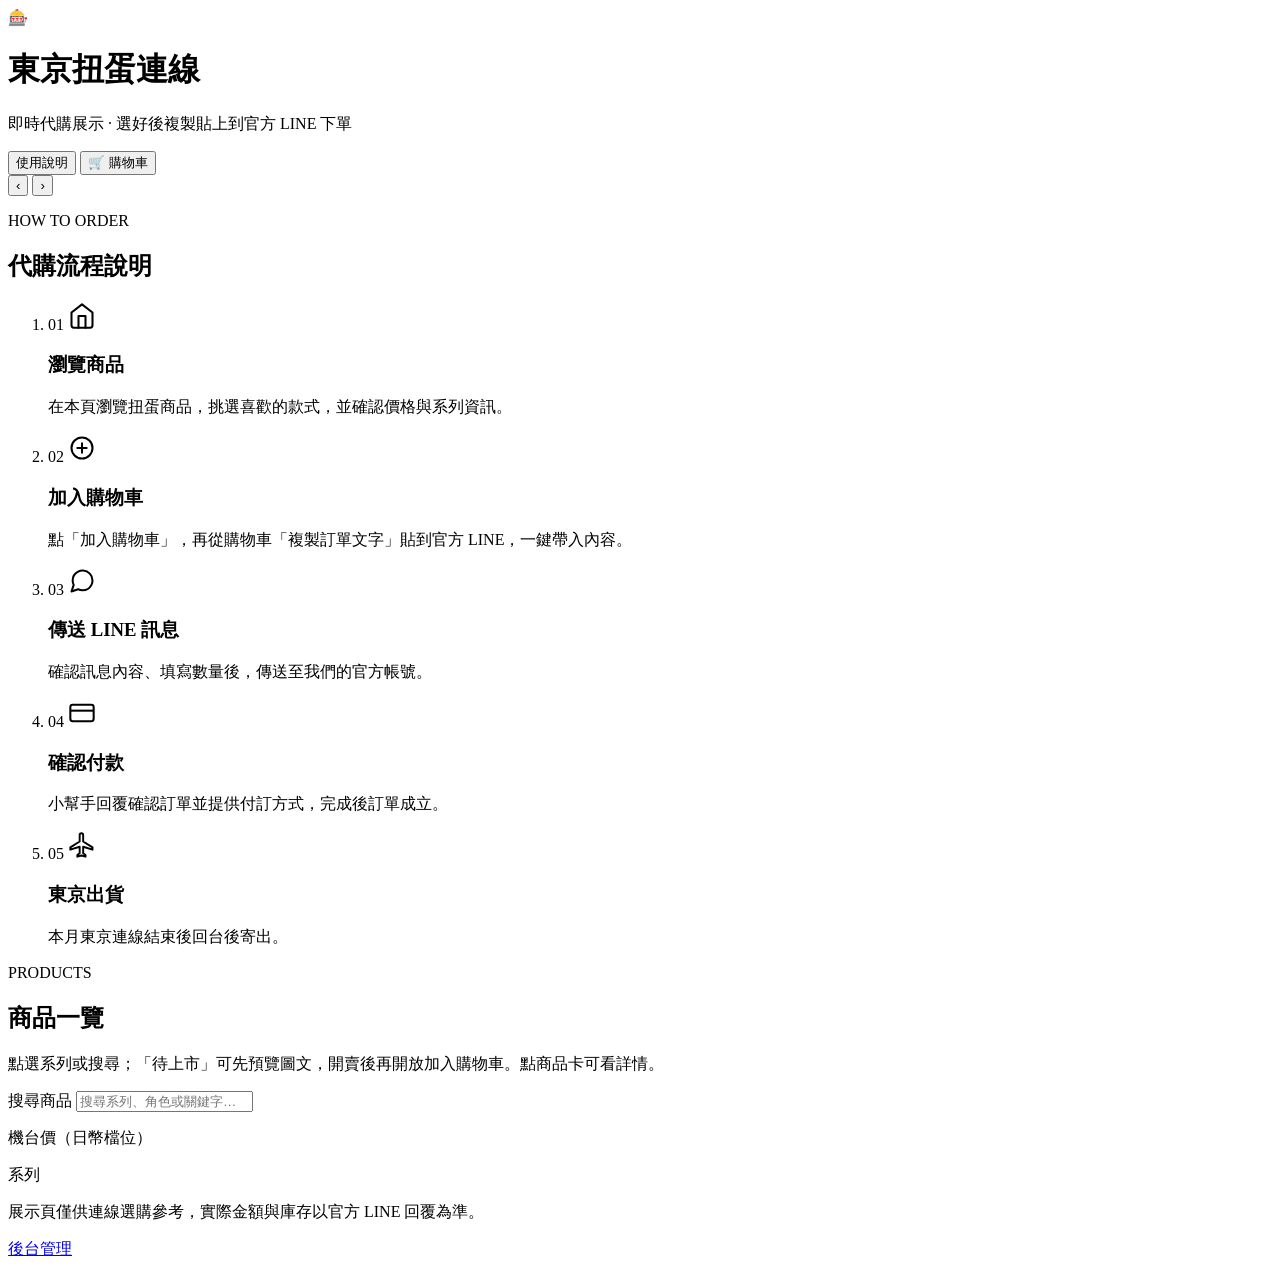
==== index.html @ 43eaaf13 "Add files via upload" ====
<!DOCTYPE html>
<html lang="zh-Hant">
<head>
  <meta charset="UTF-8" />
  <meta name="viewport" content="width=device-width, initial-scale=1.0" />
  <title>東京扭蛋連線｜代購展示</title>
  <link rel="preconnect" href="https://fonts.googleapis.com" />
  <link rel="preconnect" href="https://fonts.gstatic.com" crossorigin />
  <link href="https://fonts.googleapis.com/css2?family=Noto+Sans+TC:wght@400;500;700;900&family=Zen+Maru+Gothic:wght@500;700&display=swap" rel="stylesheet" />
  <link rel="stylesheet" href="styles.css" />
</head>
<body>
  <div class="page-bg" aria-hidden="true"></div>

  <header class="site-header">
    <div class="brand">
      <span class="brand-icon" aria-hidden="true">🎰</span>
      <div class="brand-text">
        <h1>東京扭蛋連線</h1>
        <p class="tagline">即時代購展示 · 選好後複製貼上到官方 LINE 下單</p>
      </div>
    </div>
    <div class="header-actions">
      <button type="button" class="btn ghost" id="btn-howto" aria-expanded="false" aria-controls="howto-panel">
        使用說明
      </button>
      <button type="button" class="btn cart-toggle" id="btn-cart" aria-expanded="false" aria-controls="cart-panel">
        <span class="cart-icon" aria-hidden="true">🛒</span>
        購物車
        <span class="badge" id="cart-count" hidden>0</span>
      </button>
    </div>
  </header>

  <div class="howto" id="howto-panel" hidden>
    <ol>
      <li>瀏覽扭蛋卡並點開詳情；「待上市」僅預覽，可連線選購款可點「加入購物車」。</li>
      <li>右上角開啟購物車，確認數量與備註。</li>
      <li>點「複製訂單文字」，貼到官方 LINE 對話框送出即可。</li>
    </ol>
    <div class="howto-callout howto-callout--shipping" role="note" aria-label="出貨說明">
      <span class="howto-callout__icon" aria-hidden="true">📦</span>
      <div class="howto-callout__body">
        <strong class="howto-callout__title">出貨說明</strong>
        <p class="howto-callout__text">
          本次東京連線為獨立出貨訂單，恕不與其他預購商品合併寄送。將於連線結束後統一整理並依序出貨，敬請理解。
        </p>
      </div>
    </div>
    <div class="howto-callout" role="note" aria-label="扭蛋外殼說明">
      <span class="howto-callout__icon" aria-hidden="true">🥚</span>
      <div class="howto-callout__body">
        <strong class="howto-callout__title">扭蛋外殼說明</strong>
        <p class="howto-callout__text">扭蛋外殼均會保留；外殼若本身稍微受損不屬於瑕疵品。</p>
      </div>
    </div>
    <p class="howto-seller">
      <span class="howto-seller__label">店家／管理</span>
      <a href="admin.html" class="howto-seller__link">開啟後台管理</a>
      <span class="howto-seller__hint">（亦可在頁尾找到連結）</span>
    </p>
  </div>

  <section class="hero-carousel" aria-roledescription="輪播" aria-label="主打活動">
    <div class="hero-inner">
      <div class="hero-viewport" id="hero-viewport">
        <div class="hero-track" id="hero-track" role="list"></div>
      </div>
      <button type="button" class="hero-nav hero-prev" id="hero-prev" aria-label="上一張">
        <span aria-hidden="true">‹</span>
      </button>
      <button type="button" class="hero-nav hero-next" id="hero-next" aria-label="下一張">
        <span aria-hidden="true">›</span>
      </button>
      <div class="hero-dots" id="hero-dots" role="tablist" aria-label="選擇輪播頁"></div>
    </div>
  </section>

  <section class="order-flow" aria-labelledby="order-flow-title">
    <div class="order-flow__inner">
      <header class="order-flow__head">
        <p class="order-flow__eyebrow">HOW TO ORDER</p>
        <div class="order-flow__title-row">
          <span class="order-flow__bar" aria-hidden="true"></span>
          <h2 id="order-flow-title" class="order-flow__title">代購流程說明</h2>
        </div>
      </header>
      <ol class="order-flow__steps">
        <li class="order-flow__step" style="--step-color: #e11d2e">
          <div class="order-flow__node" aria-hidden="true">
            <span class="order-flow__num">01</span>
            <svg class="order-flow__icon" width="28" height="28" viewBox="0 0 24 24" fill="none" stroke="currentColor" stroke-width="1.75" stroke-linecap="round" stroke-linejoin="round">
              <path d="M3 9l9-7 9 7v11a2 2 0 01-2 2H5a2 2 0 01-2-2z" />
              <path d="M9 22V12h6v10" />
            </svg>
          </div>
          <div class="order-flow__body">
            <h3 class="order-flow__step-title">瀏覽商品</h3>
            <p class="order-flow__step-desc">在本頁瀏覽扭蛋商品，挑選喜歡的款式，並確認價格與系列資訊。</p>
          </div>
        </li>
        <li class="order-flow__step" style="--step-color: #f58220">
          <div class="order-flow__node" aria-hidden="true">
            <span class="order-flow__num">02</span>
            <svg class="order-flow__icon" width="28" height="28" viewBox="0 0 24 24" fill="none" stroke="currentColor" stroke-width="1.75">
              <circle cx="12" cy="12" r="9" />
              <path d="M12 8v8M8 12h8" stroke-linecap="round" />
            </svg>
          </div>
          <div class="order-flow__body">
            <h3 class="order-flow__step-title">加入購物車</h3>
            <p class="order-flow__step-desc">點「加入購物車」，再從購物車「複製訂單文字」貼到官方 LINE，一鍵帶入內容。</p>
          </div>
        </li>
        <li class="order-flow__step" style="--step-color: #00c300">
          <div class="order-flow__node" aria-hidden="true">
            <span class="order-flow__num">03</span>
            <svg class="order-flow__icon" width="28" height="28" viewBox="0 0 24 24" fill="none" stroke="currentColor" stroke-width="1.75" stroke-linejoin="round">
              <path d="M21 11.5a8.38 8.38 0 01-.9 3.8 8.5 8.5 0 01-7.6 4.7 8.38 8.38 0 01-3.8-.9L3 21l1.9-5.7a8.38 8.38 0 01-.9-3.8 8.5 8.5 0 014.7-7.6 8.38 8.38 0 013.8-.9h.5a8.48 8.48 0 018 8.5z" />
            </svg>
          </div>
          <div class="order-flow__body">
            <h3 class="order-flow__step-title">傳送 LINE 訊息</h3>
            <p class="order-flow__step-desc">確認訊息內容、填寫數量後，傳送至我們的官方帳號。</p>
          </div>
        </li>
        <li class="order-flow__step" style="--step-color: #8a5cf5">
          <div class="order-flow__node" aria-hidden="true">
            <span class="order-flow__num">04</span>
            <svg class="order-flow__icon" width="28" height="28" viewBox="0 0 24 24" fill="none" stroke="currentColor" stroke-width="1.75" stroke-linejoin="round">
              <rect x="2" y="5" width="20" height="14" rx="2" />
              <path d="M2 10h20" />
            </svg>
          </div>
          <div class="order-flow__body">
            <h3 class="order-flow__step-title">確認付款</h3>
            <p class="order-flow__step-desc">小幫手回覆確認訂單並提供付訂方式，完成後訂單成立。</p>
          </div>
        </li>
        <li class="order-flow__step" style="--step-color: #009fe3">
          <div class="order-flow__node" aria-hidden="true">
            <span class="order-flow__num">05</span>
            <svg class="order-flow__icon" width="28" height="28" viewBox="0 0 24 24" fill="none" stroke="currentColor" stroke-width="1.65" stroke-linejoin="round">
              <path d="M21 16v-2l-8-5V3.5c0-.83-.67-1.5-1.5-1.5S10 2.67 10 3.5V9l-8 5v2l8-2.5V19l-2 1.5V22l3.5-1 3.5 1v-1.5L13 19v-5.5l8 2.5z" />
            </svg>
          </div>
          <div class="order-flow__body">
            <h3 class="order-flow__step-title">東京出貨</h3>
            <p class="order-flow__step-desc">本月東京連線結束後回台後寄出。</p>
          </div>
        </li>
      </ol>
    </div>
  </section>

  <main class="catalog-main">
    <section class="catalog-head">
      <p class="catalog-head__eyebrow">PRODUCTS</p>
      <div class="catalog-head__title-row">
        <span class="catalog-head__bar" aria-hidden="true"></span>
        <h2 class="catalog-head__title">商品一覽</h2>
      </div>
      <p class="catalog-head__desc">
        點選系列或搜尋；「待上市」可先預覽圖文，開賣後再開放加入購物車。點商品卡可看詳情。
      </p>
      <div class="spotlight-filters" id="spotlight-filters" role="group" aria-label="標籤篩選"></div>
    </section>

    <section class="toolbar" aria-label="篩選">
      <div class="search-wrap">
        <label for="search" class="visually-hidden">搜尋商品</label>
        <input type="search" id="search" class="search-input" placeholder="搜尋系列、角色或關鍵字…" autocomplete="off" />
      </div>
      <p class="toolbar-label">機台價（日幣檔位）</p>
      <div class="filters filters--price" id="price-filters" role="group" aria-label="機台價（日幣檔位）"></div>
      <p class="toolbar-label">系列</p>
      <div class="filters" id="series-filters"></div>
    </section>

    <section class="products" id="products-section" aria-label="扭蛋商品">
      <div class="products-frame">
        <div class="products-grid" id="products-grid"></div>
        <nav class="products-pagination" id="products-pagination" aria-label="商品分頁" hidden></nav>
      </div>
    </section>
  </main>

  <div class="product-modal" id="product-modal" hidden>
    <div class="product-modal-backdrop" id="product-modal-backdrop" tabindex="-1"></div>
    <div
      class="product-modal-dialog"
      role="dialog"
      aria-modal="true"
      aria-labelledby="product-modal-title"
      id="product-modal-dialog"
    >
      <button type="button" class="product-modal-close btn icon-only" id="product-modal-close" aria-label="關閉詳情">
        ✕
      </button>
      <div class="product-modal-layout">
        <div class="product-modal-gallery-col">
          <div class="product-modal-figure" id="product-modal-figure" aria-live="polite"></div>
          <div class="product-modal-thumbs-wrap" id="product-modal-thumbs-wrap" hidden>
            <div class="product-modal-thumbs" id="product-modal-thumbs" role="tablist" aria-label="商品圖片"></div>
          </div>
        </div>
        <div class="product-modal-info">
          <p class="product-modal-series" id="product-modal-series"></p>
          <div class="product-modal-labels" id="product-modal-labels" hidden></div>
          <h2 id="product-modal-title" class="product-modal-title"></h2>
          <p class="product-modal-price" id="product-modal-price"></p>
          <p class="product-modal-soon" id="product-modal-soon" hidden></p>
          <p class="product-modal-capsule" id="product-modal-capsule"></p>
          <p class="product-modal-purchase" id="product-modal-purchase" hidden></p>
          <div class="product-modal-desc" id="product-modal-desc"></div>
          <h3 class="product-modal-specs-heading">尺寸與規格</h3>
          <table class="product-modal-specs" id="product-modal-specs">
            <tbody></tbody>
          </table>
          <div class="product-modal-actions">
            <button type="button" class="btn primary" id="product-modal-add">加入購物車</button>
          </div>
        </div>
      </div>
    </div>
  </div>

  <aside class="cart-panel" id="cart-panel" hidden aria-label="購物車">
    <div class="cart-backdrop" id="cart-backdrop" tabindex="-1"></div>
    <div class="cart-sheet" role="dialog" aria-modal="true" aria-labelledby="cart-title">
      <div class="cart-head">
        <h2 id="cart-title">購物車</h2>
        <button type="button" class="btn icon-only" id="btn-close-cart" aria-label="關閉購物車">✕</button>
      </div>
      <div class="cart-body">
        <ul class="cart-list" id="cart-list"></ul>
        <p class="cart-empty" id="cart-empty">尚無商品，先去挑幾顆扭蛋吧！</p>
      </div>
      <div class="cart-foot">
        <label for="note" class="note-label">備註（選填）</label>
        <textarea id="note" class="note-input" rows="2" placeholder="例如：顏色偏好、取貨方式、暱稱…"></textarea>
        <div class="cart-summary">
          <span>小計</span>
          <strong id="cart-subtotal">NT$ 0</strong>
        </div>
        <button type="button" class="btn primary block" id="btn-copy">
          複製訂單文字（貼到 LINE）
        </button>
        <p class="copy-hint" id="copy-feedback" role="status" aria-live="polite"></p>
      </div>
    </div>
  </aside>

  <footer class="site-footer">
    <p>展示頁僅供連線選購參考，實際金額與庫存以官方 LINE 回覆為準。</p>
    <p class="site-footer__meta">
      <a href="admin.html" class="site-footer__admin">後台管理</a>
    </p>
  </footer>

  <script src="data.js"></script>
  <script src="app.js"></script>
</body>
</html>
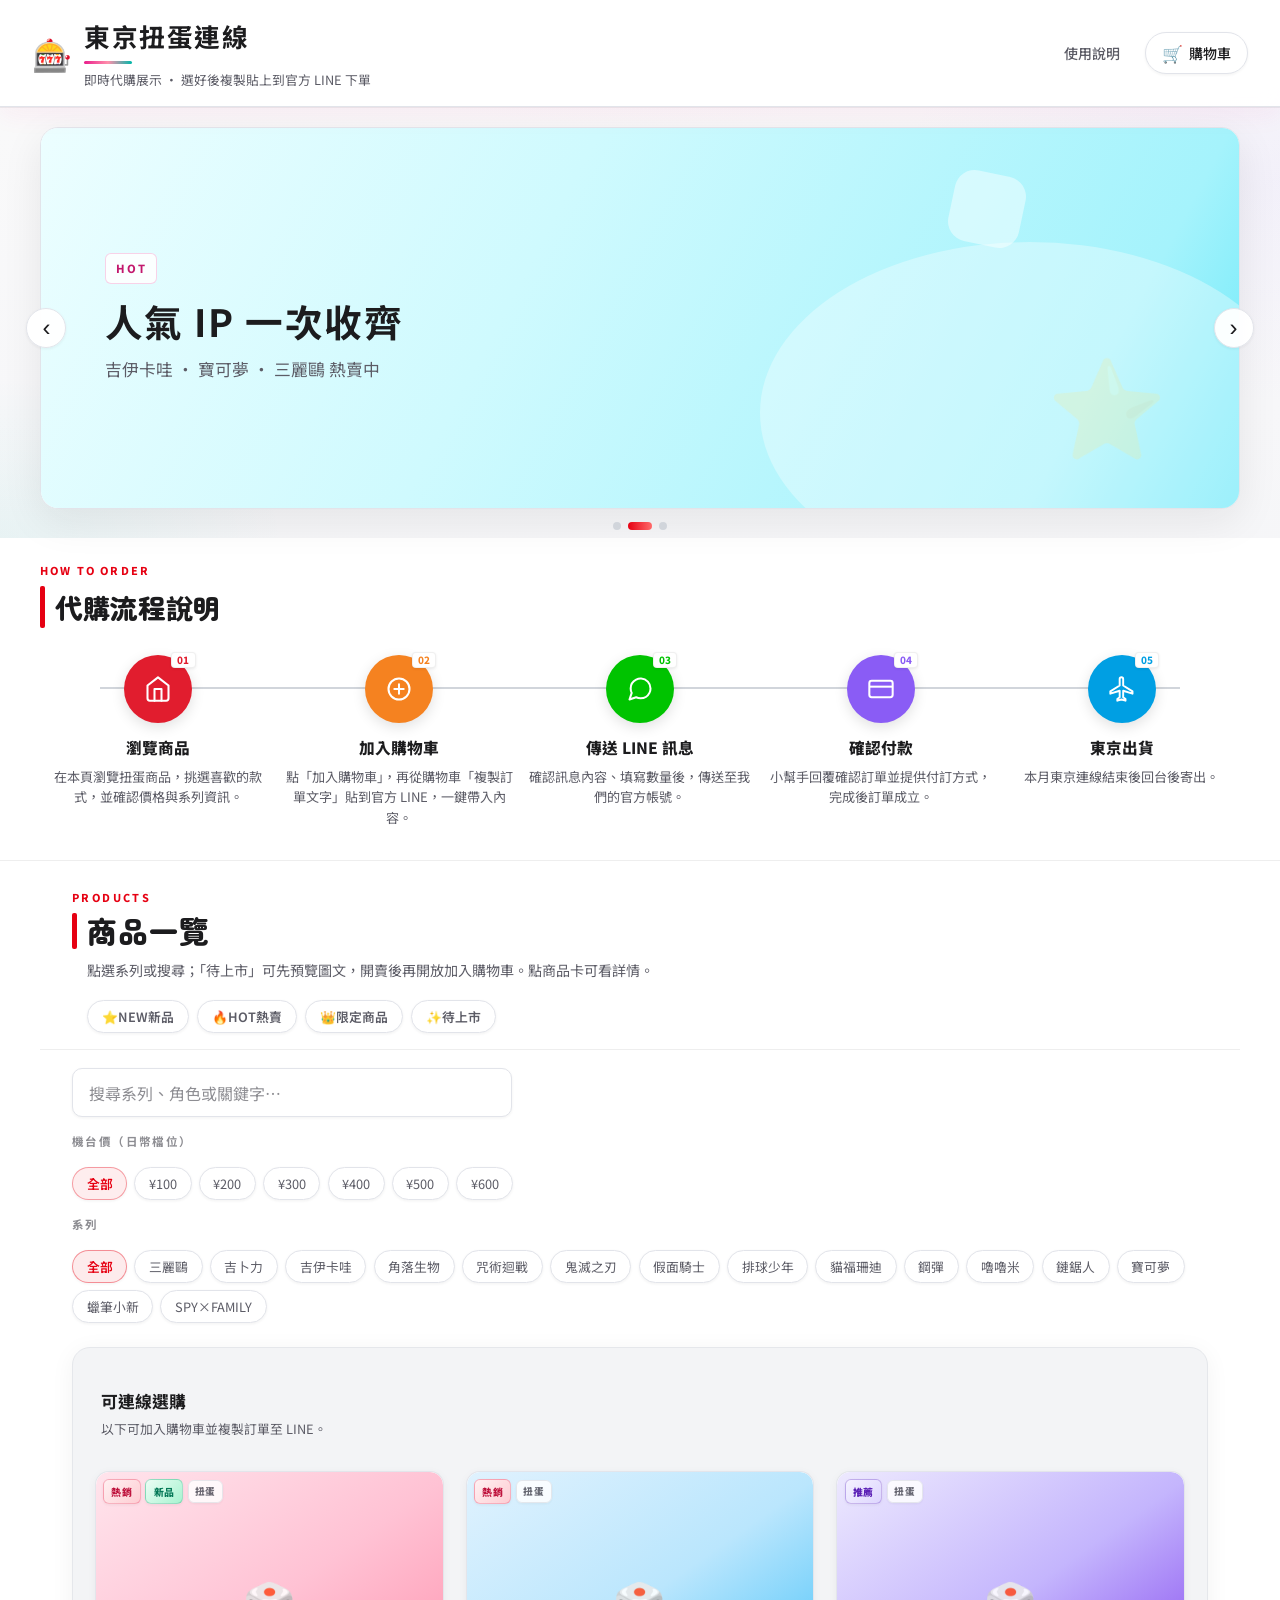
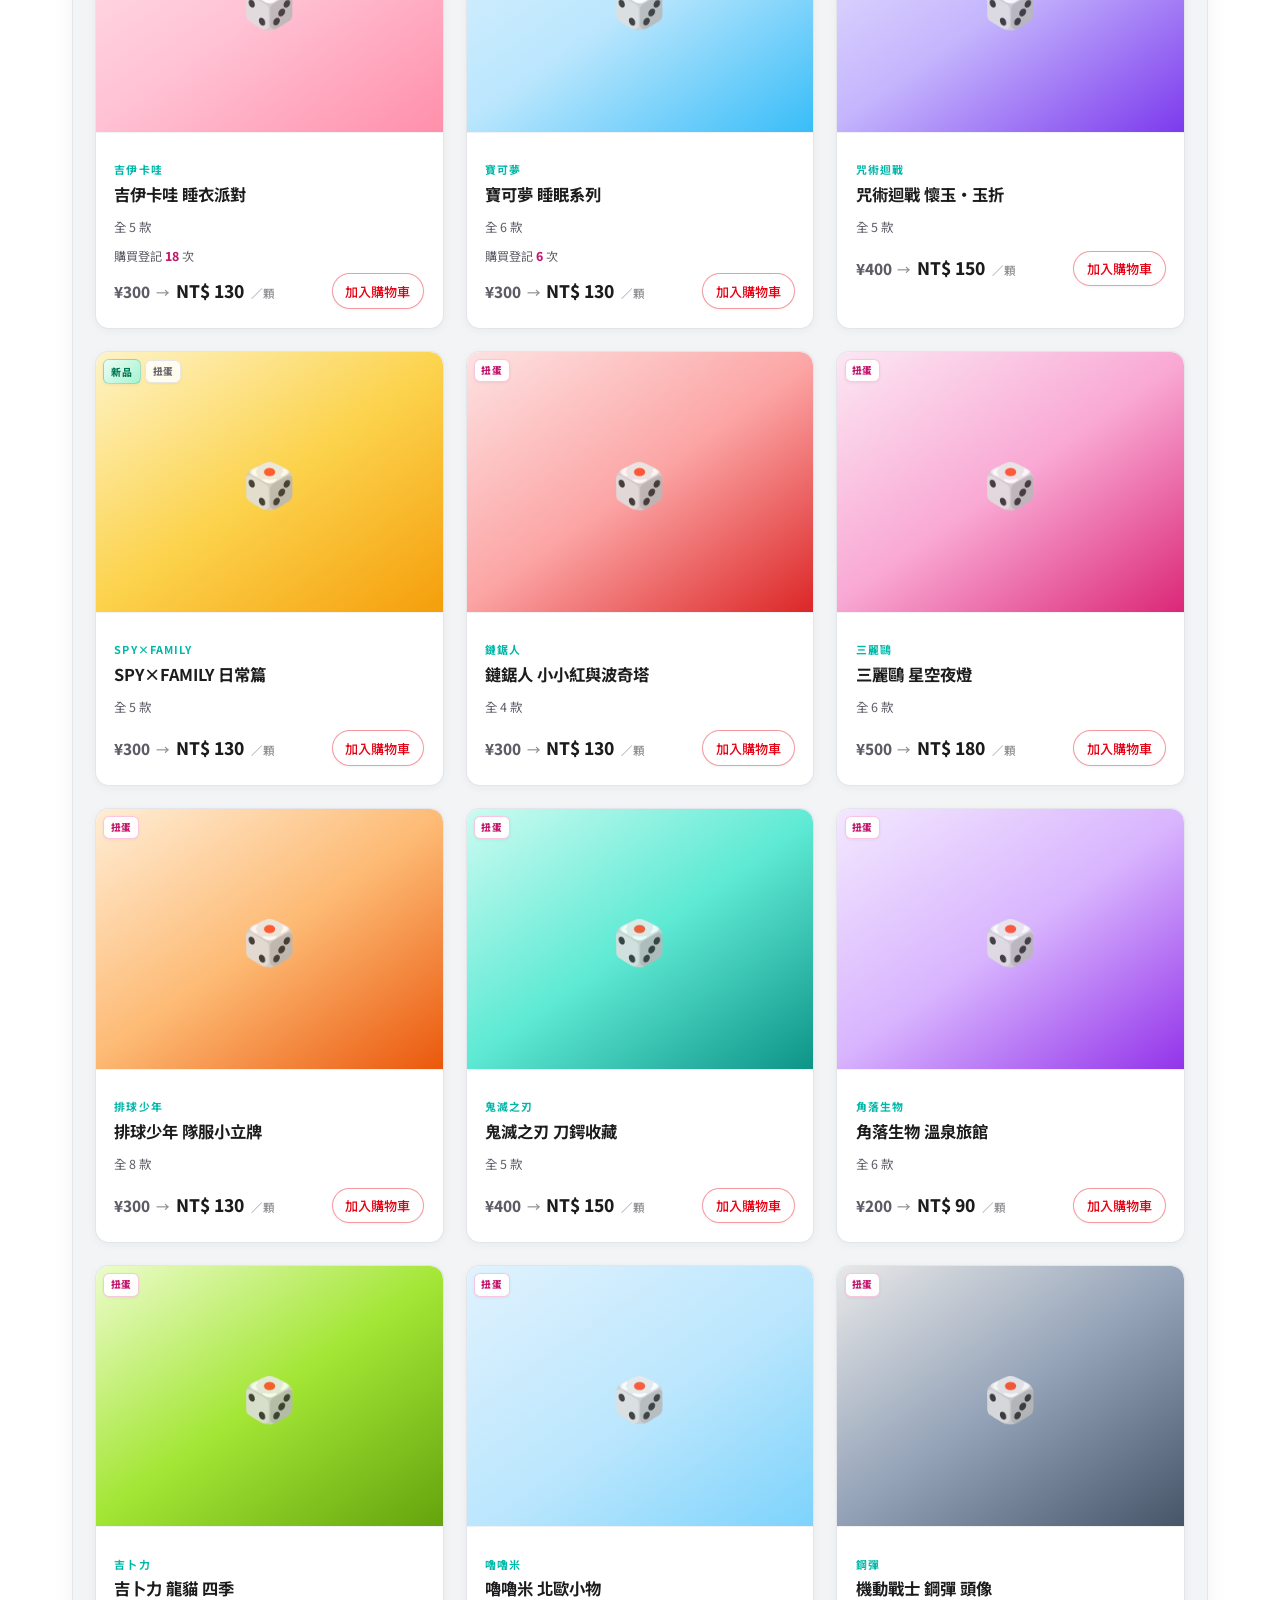
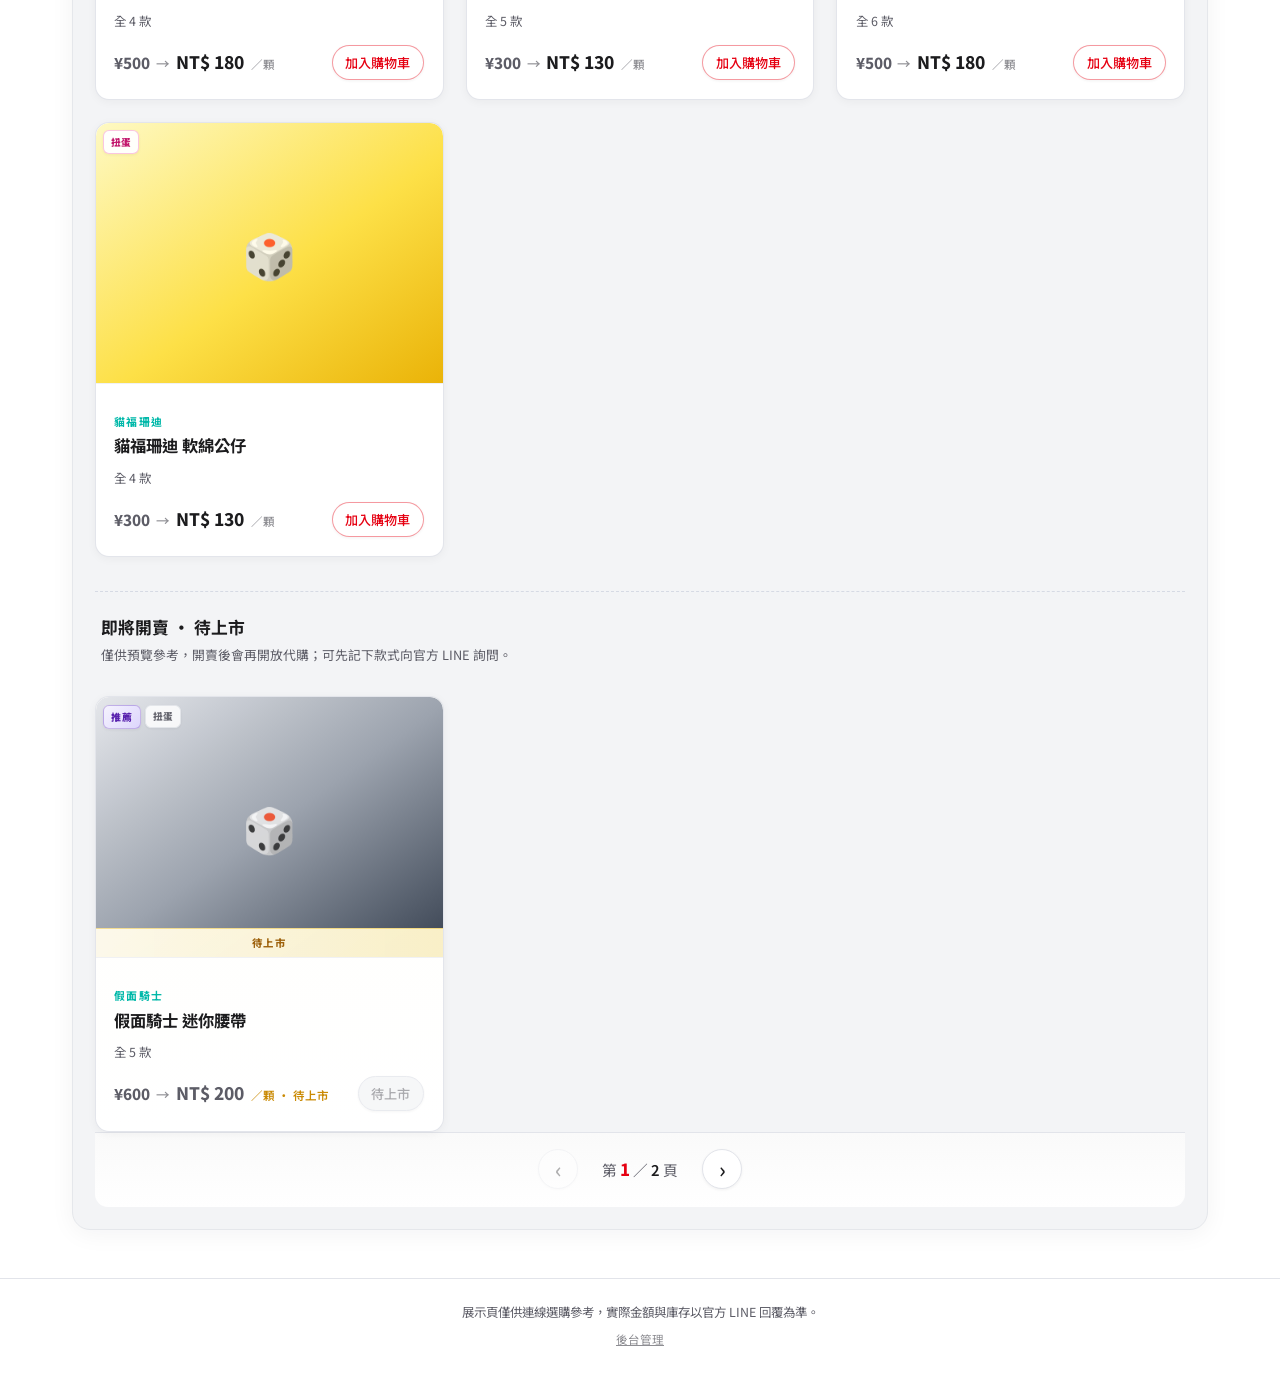
==== commit 21dc5d91: "Add files via upload" ====
--- a/index.html
+++ b/index.html
@@ -7,7 +7,7 @@
   <link rel="preconnect" href="https://fonts.googleapis.com" />
   <link rel="preconnect" href="https://fonts.gstatic.com" crossorigin />
   <link href="https://fonts.googleapis.com/css2?family=Noto+Sans+TC:wght@400;500;700;900&family=Zen+Maru+Gothic:wght@500;700&display=swap" rel="stylesheet" />
-  <link rel="stylesheet" href="styles.css" />
+  <link rel="stylesheet" href="css/styles.css" />
 </head>
 <body>
   <div class="page-bg" aria-hidden="true"></div>
@@ -258,7 +258,7 @@
     </p>
   </footer>
 
-  <script src="data.js"></script>
-  <script src="app.js"></script>
+  <script src="js/data.js"></script>
+  <script src="js/app.js"></script>
 </body>
 </html>
--- a/css/styles.css
+++ b/css/styles.css
@@ -0,0 +1,1871 @@
+/* 白底明亮 · 日系品牌粉 · 官網感格線排版 */
+:root {
+  --bg-page: #f7f7f9;
+  --bg-white: #ffffff;
+  --bg-soft-pink: #fff5f8;
+  --grid-line: #e2e4ea;
+  --text: #1c1c1e;
+  --text-secondary: #5c5c66;
+  --muted: #8e8e93;
+  --brand: #e91e8c;
+  --brand-soft: #fce4ef;
+  --brand-deep: #c2186d;
+  --mint: #00b8a9;
+  --lemon: #ffc93c;
+  --lavender: #a78bfa;
+  /* 商品一覽 · 參考版型主色（紅） */
+  --accent-red: #e60012;
+  --accent-red-hover: #cc0010;
+  --radius: 14px;
+  --radius-sm: 10px;
+  --shadow-sm: 0 1px 3px rgba(28, 28, 30, 0.06);
+  --shadow-header: 0 1px 0 rgba(28, 28, 30, 0.06), 0 8px 24px rgba(233, 30, 140, 0.06);
+  --font: "Noto Sans TC", system-ui, sans-serif;
+  --font-display: "Zen Maru Gothic", "Noto Sans TC", sans-serif;
+}
+
+*,
+*::before,
+*::after {
+  box-sizing: border-box;
+}
+
+html {
+  scroll-behavior: smooth;
+}
+
+body {
+  margin: 0;
+  min-height: 100vh;
+  font-family: var(--font);
+  color: var(--text);
+  background: var(--bg-page);
+  line-height: 1.55;
+}
+
+.page-bg {
+  position: fixed;
+  inset: 0;
+  z-index: -1;
+  pointer-events: none;
+  background:
+    radial-gradient(ellipse 100% 80% at 50% -30%, rgba(252, 228, 239, 0.85), transparent 55%),
+    radial-gradient(ellipse 60% 50% at 100% 20%, rgba(167, 139, 250, 0.08), transparent 50%),
+    radial-gradient(ellipse 50% 40% at 0% 60%, rgba(0, 184, 169, 0.06), transparent 45%),
+    linear-gradient(180deg, #fafafa 0%, var(--bg-page) 45%, #f3f4f6 100%);
+}
+
+.visually-hidden {
+  position: absolute;
+  width: 1px;
+  height: 1px;
+  padding: 0;
+  margin: -1px;
+  overflow: hidden;
+  clip: rect(0, 0, 0, 0);
+  white-space: nowrap;
+  border: 0;
+}
+
+/* Header */
+.site-header {
+  display: flex;
+  flex-wrap: wrap;
+  align-items: center;
+  justify-content: space-between;
+  gap: 1rem;
+  padding: 1rem clamp(1rem, 4vw, 2rem);
+  background: rgba(255, 255, 255, 0.92);
+  border-bottom: 1px solid var(--grid-line);
+  box-shadow: var(--shadow-header);
+  position: sticky;
+  top: 0;
+  z-index: 50;
+  backdrop-filter: blur(10px);
+}
+
+.brand {
+  display: flex;
+  align-items: center;
+  gap: 0.75rem;
+}
+
+.brand-icon {
+  font-size: 2rem;
+  line-height: 1;
+}
+
+.brand-text h1 {
+  margin: 0;
+  font-family: var(--font-display);
+  font-size: clamp(1.25rem, 2.8vw, 1.6rem);
+  font-weight: 700;
+  letter-spacing: 0.06em;
+  color: var(--text);
+}
+
+.brand-text h1::after {
+  content: "";
+  display: block;
+  width: 3rem;
+  height: 3px;
+  margin-top: 0.35rem;
+  border-radius: 999px;
+  background: linear-gradient(90deg, var(--brand), #ff8fab, var(--mint));
+}
+
+.tagline {
+  margin: 0.35rem 0 0;
+  font-size: 0.8rem;
+  color: var(--text-secondary);
+}
+
+.header-actions {
+  display: flex;
+  align-items: center;
+  gap: 0.5rem;
+}
+
+/* Buttons */
+.btn {
+  font-family: inherit;
+  font-size: 0.875rem;
+  font-weight: 500;
+  border: 1px solid var(--grid-line);
+  border-radius: 999px;
+  padding: 0.5rem 1rem;
+  cursor: pointer;
+  transition: transform 0.15s ease, background 0.2s, border-color 0.2s, box-shadow 0.2s;
+  background: var(--bg-white);
+  color: var(--text);
+  box-shadow: var(--shadow-sm);
+}
+
+a.btn {
+  text-decoration: none;
+  display: inline-flex;
+  align-items: center;
+  justify-content: center;
+  box-sizing: border-box;
+}
+
+.btn:hover {
+  border-color: rgba(233, 30, 140, 0.35);
+  background: var(--bg-soft-pink);
+}
+
+.btn:active {
+  transform: scale(0.98);
+}
+
+.btn.ghost {
+  border-color: transparent;
+  background: transparent;
+  box-shadow: none;
+  color: var(--text-secondary);
+}
+
+.btn.ghost:hover {
+  color: var(--brand);
+  background: var(--brand-soft);
+}
+
+.btn.primary {
+  background: linear-gradient(135deg, #ff3b4a 0%, var(--accent-red) 50%, var(--accent-red-hover) 100%);
+  border-color: transparent;
+  color: #fff;
+  box-shadow: 0 6px 20px rgba(230, 0, 18, 0.32);
+}
+
+.btn.primary:hover {
+  box-shadow: 0 8px 26px rgba(230, 0, 18, 0.4);
+}
+
+.btn.primary:disabled {
+  opacity: 0.45;
+  cursor: not-allowed;
+  box-shadow: none;
+}
+
+.btn.block {
+  width: 100%;
+  padding: 0.85rem 1rem;
+  font-size: 1rem;
+  border-radius: var(--radius-sm);
+}
+
+.btn.icon-only {
+  padding: 0.4rem 0.65rem;
+  line-height: 1;
+  font-size: 1.15rem;
+  border-radius: var(--radius-sm);
+}
+
+.cart-toggle {
+  position: relative;
+  display: inline-flex;
+  align-items: center;
+  gap: 0.35rem;
+}
+
+.cart-icon {
+  font-size: 1.05rem;
+}
+
+.badge {
+  position: absolute;
+  top: -7px;
+  right: -7px;
+  min-width: 1.35rem;
+  height: 1.35rem;
+  padding: 0 0.35rem;
+  font-size: 0.68rem;
+  font-weight: 800;
+  line-height: 1.35rem;
+  text-align: center;
+  background: var(--brand);
+  color: #fff;
+  border-radius: 999px;
+  box-shadow: 0 2px 8px rgba(233, 30, 140, 0.45);
+}
+
+/* How-to */
+.howto {
+  margin: 0;
+  padding: 0.9rem clamp(1rem, 4vw, 2rem);
+  background: linear-gradient(90deg, rgba(252, 228, 239, 0.65) 0%, rgba(255, 255, 255, 0.9) 50%, rgba(204, 251, 241, 0.35) 100%);
+  border-bottom: 1px solid var(--grid-line);
+}
+
+.howto ol {
+  margin: 0;
+  padding-left: 1.25rem;
+  color: var(--text-secondary);
+  font-size: 0.88rem;
+}
+
+.howto li + li {
+  margin-top: 0.3rem;
+}
+
+.howto-callout {
+  display: flex;
+  gap: 0.65rem;
+  align-items: flex-start;
+  margin-top: 0.9rem;
+  padding: 0.75rem 0.9rem;
+  border-radius: var(--radius-sm);
+  border: 1px solid rgba(0, 184, 169, 0.4);
+  background: linear-gradient(135deg, rgba(0, 184, 169, 0.12) 0%, rgba(252, 228, 239, 0.55) 100%);
+  box-shadow: var(--shadow-sm);
+}
+
+.howto-callout--shipping {
+  margin-top: 0.75rem;
+  border-color: rgba(217, 119, 6, 0.45);
+  background: linear-gradient(135deg, rgba(254, 243, 199, 0.65) 0%, rgba(255, 251, 235, 0.95) 100%);
+}
+
+.howto-callout__icon {
+  font-size: 1.35rem;
+  line-height: 1.2;
+  flex-shrink: 0;
+}
+
+.howto-callout__title {
+  display: block;
+  font-size: 0.82rem;
+  font-weight: 700;
+  color: var(--text);
+  margin-bottom: 0.25rem;
+  letter-spacing: 0.02em;
+}
+
+.howto-callout__text {
+  margin: 0;
+  font-size: 0.88rem;
+  color: var(--text);
+  line-height: 1.55;
+}
+
+.howto-seller {
+  margin: 0.85rem 0 0;
+  padding-top: 0.75rem;
+  border-top: 1px dashed rgba(28, 28, 30, 0.12);
+  font-size: 0.8rem;
+  color: var(--muted);
+  line-height: 1.55;
+}
+
+.howto-seller__label {
+  display: inline-block;
+  margin-right: 0.35rem;
+  font-weight: 600;
+  color: var(--text-secondary);
+}
+
+.howto-seller__link {
+  color: var(--text-secondary);
+  text-decoration: underline;
+  text-underline-offset: 0.15em;
+}
+
+.howto-seller__link:hover {
+  color: var(--accent-red);
+}
+
+.howto-seller__hint {
+  display: inline;
+  margin-left: 0.2rem;
+  font-size: 0.75rem;
+  color: var(--muted);
+}
+
+/* Hero carousel */
+.hero-carousel {
+  padding: 1.25rem clamp(1rem, 4vw, 2rem) 0.5rem;
+}
+
+.hero-inner {
+  position: relative;
+  max-width: 1200px;
+  margin: 0 auto;
+}
+
+.hero-viewport {
+  --hero-slides: 1;
+  border-radius: calc(var(--radius) + 4px);
+  overflow: hidden;
+  border: 1px solid var(--grid-line);
+  box-shadow: 0 12px 40px rgba(28, 28, 30, 0.08), 0 0 0 1px rgba(255, 255, 255, 0.8) inset;
+  background: var(--bg-white);
+  width: 100%;
+}
+
+.hero-track {
+  display: flex;
+  width: calc(var(--hero-slides) * 100%);
+  transition: transform 0.55s cubic-bezier(0.33, 1, 0.68, 1);
+}
+
+.hero-slide {
+  flex: 0 0 calc(100% / var(--hero-slides));
+  min-height: clamp(200px, 32vw, 380px);
+  padding: clamp(1.5rem, 5vw, 3.5rem) clamp(1.5rem, 6vw, 4rem);
+  display: flex;
+  flex-direction: column;
+  justify-content: center;
+  align-items: flex-start;
+  position: relative;
+  overflow: hidden;
+}
+
+.hero-slide::after {
+  content: "";
+  position: absolute;
+  right: -5%;
+  bottom: -20%;
+  width: 45%;
+  height: 90%;
+  border-radius: 50%;
+  background: rgba(255, 255, 255, 0.35);
+  pointer-events: none;
+}
+
+.hero-slide::before {
+  content: "";
+  position: absolute;
+  top: 12%;
+  right: 18%;
+  width: 72px;
+  height: 72px;
+  border-radius: 20px;
+  background: rgba(255, 255, 255, 0.45);
+  transform: rotate(12deg);
+  pointer-events: none;
+}
+
+.hero-tag {
+  display: inline-block;
+  font-size: 0.7rem;
+  font-weight: 800;
+  letter-spacing: 0.14em;
+  padding: 0.35rem 0.65rem;
+  border-radius: 6px;
+  background: rgba(255, 255, 255, 0.85);
+  color: var(--brand-deep);
+  border: 1px solid rgba(233, 30, 140, 0.2);
+  margin-bottom: 0.85rem;
+  position: relative;
+  z-index: 1;
+}
+
+.hero-title {
+  margin: 0;
+  font-family: var(--font-display);
+  font-size: clamp(1.5rem, 4.2vw, 2.35rem);
+  font-weight: 700;
+  letter-spacing: 0.04em;
+  color: var(--text);
+  line-height: 1.25;
+  max-width: 18em;
+  position: relative;
+  z-index: 1;
+}
+
+.hero-sub {
+  margin: 0.75rem 0 0;
+  font-size: clamp(0.9rem, 2vw, 1.05rem);
+  color: var(--text-secondary);
+  max-width: 26em;
+  position: relative;
+  z-index: 1;
+}
+
+.hero-deco {
+  position: absolute;
+  font-size: clamp(3rem, 12vw, 6rem);
+  right: 6%;
+  bottom: 8%;
+  opacity: 0.2;
+  user-select: none;
+  pointer-events: none;
+  z-index: 0;
+}
+
+.hero-nav {
+  position: absolute;
+  top: 50%;
+  transform: translateY(-50%);
+  width: 2.5rem;
+  height: 2.5rem;
+  border-radius: 50%;
+  border: 1px solid var(--grid-line);
+  background: rgba(255, 255, 255, 0.95);
+  color: var(--text);
+  font-size: 1.5rem;
+  line-height: 1;
+  cursor: pointer;
+  display: flex;
+  align-items: center;
+  justify-content: center;
+  box-shadow: var(--shadow-sm);
+  transition: background 0.2s, color 0.2s, border-color 0.2s;
+  z-index: 2;
+}
+
+.hero-nav:hover {
+  background: var(--brand-soft);
+  border-color: rgba(233, 30, 140, 0.35);
+  color: var(--brand-deep);
+}
+
+.hero-prev {
+  left: 0.35rem;
+}
+
+.hero-next {
+  right: 0.35rem;
+}
+
+@media (min-width: 900px) {
+  .hero-prev {
+    left: -0.85rem;
+  }
+  .hero-next {
+    right: -0.85rem;
+  }
+}
+
+.hero-dots {
+  display: flex;
+  justify-content: center;
+  gap: 0.45rem;
+  margin-top: 0.85rem;
+}
+
+.hero-dot {
+  width: 8px;
+  height: 8px;
+  border-radius: 999px;
+  border: none;
+  padding: 0;
+  background: #d1d5db;
+  cursor: pointer;
+  transition: width 0.25s, background 0.25s;
+}
+
+.hero-dot[aria-selected="true"] {
+  width: 1.5rem;
+  background: linear-gradient(90deg, var(--accent-red), #ff6b6b);
+}
+
+/* 代購流程說明（參考：五色圓圈 + 橫向連線；窄螢幕改直向） */
+.order-flow {
+  background: var(--bg-white);
+  padding: 1.5rem clamp(1rem, 4vw, 2rem) 2rem;
+  border-bottom: 1px solid #eee;
+}
+
+.order-flow__inner {
+  max-width: 1200px;
+  margin: 0 auto;
+}
+
+.order-flow__head {
+  margin-bottom: 1.35rem;
+}
+
+.order-flow__eyebrow {
+  margin: 0;
+  font-size: 0.68rem;
+  font-weight: 800;
+  letter-spacing: 0.2em;
+  color: var(--accent-red);
+  text-transform: uppercase;
+}
+
+.order-flow__title-row {
+  display: flex;
+  align-items: stretch;
+  gap: 0.65rem;
+  margin-top: 0.4rem;
+}
+
+.order-flow__bar {
+  width: 5px;
+  min-height: 2rem;
+  border-radius: 2px;
+  background: var(--accent-red);
+  flex-shrink: 0;
+}
+
+.order-flow__title {
+  margin: 0;
+  font-family: var(--font-display);
+  font-size: clamp(1.35rem, 3.5vw, 1.7rem);
+  font-weight: 800;
+  color: var(--text);
+  letter-spacing: 0.02em;
+}
+
+.order-flow__steps {
+  list-style: none;
+  margin: 0;
+  padding: 0;
+  display: flex;
+  flex-direction: column;
+  gap: 1.15rem;
+  position: relative;
+}
+
+.order-flow__step {
+  display: flex;
+  flex-direction: row;
+  align-items: flex-start;
+  gap: 1rem;
+  text-align: left;
+  position: relative;
+  z-index: 1;
+}
+
+.order-flow__node {
+  width: 4.25rem;
+  height: 4.25rem;
+  flex-shrink: 0;
+  border-radius: 50%;
+  background: var(--step-color);
+  display: flex;
+  align-items: center;
+  justify-content: center;
+  position: relative;
+  color: #fff;
+  box-shadow: 0 4px 14px rgba(0, 0, 0, 0.12);
+}
+
+.order-flow__num {
+  position: absolute;
+  top: -0.2rem;
+  right: -0.2rem;
+  font-size: 0.62rem;
+  font-weight: 800;
+  background: #fff;
+  color: var(--step-color);
+  padding: 0.15rem 0.32rem;
+  border-radius: 4px;
+  line-height: 1;
+  border: 1px solid rgba(0, 0, 0, 0.06);
+  box-shadow: 0 1px 3px rgba(0, 0, 0, 0.08);
+}
+
+.order-flow__icon {
+  display: block;
+}
+
+.order-flow__body {
+  flex: 1;
+  min-width: 0;
+  padding-top: 0.15rem;
+}
+
+.order-flow__step-title {
+  margin: 0 0 0.4rem;
+  font-size: 0.98rem;
+  font-weight: 800;
+  color: var(--text);
+}
+
+.order-flow__step-desc {
+  margin: 0;
+  font-size: 0.82rem;
+  line-height: 1.55;
+  color: var(--text-secondary);
+}
+
+@media (min-width: 900px) {
+  .order-flow__steps {
+    display: grid;
+    grid-template-columns: repeat(5, minmax(0, 1fr));
+    gap: 0.5rem 0.25rem;
+    padding-top: 0.35rem;
+  }
+
+  .order-flow__steps::before {
+    content: "";
+    position: absolute;
+    left: 5%;
+    right: 5%;
+    top: 2.35rem;
+    height: 2px;
+    background: #d1d5db;
+    z-index: 0;
+  }
+
+  .order-flow__step {
+    flex-direction: column;
+    align-items: center;
+    text-align: center;
+    gap: 0;
+  }
+
+  .order-flow__node {
+    margin-bottom: 0.85rem;
+  }
+
+  .order-flow__body {
+    padding-top: 0;
+    text-align: center;
+  }
+
+  .order-flow__step-desc {
+    padding: 0 0.15rem;
+  }
+}
+
+.catalog-main {
+  background: var(--bg-white);
+}
+
+/* 商品一覽標題區（參考：PRODUCTS + 左側紅條 + 中文大標） */
+.catalog-head {
+  padding: 1.75rem clamp(1rem, 4vw, 2rem) 1rem;
+  max-width: 1200px;
+  margin: 0 auto;
+  background: var(--bg-white);
+  border-bottom: 1px solid #eee;
+}
+
+.catalog-head__eyebrow {
+  margin: 0;
+  font-size: 0.68rem;
+  font-weight: 800;
+  letter-spacing: 0.22em;
+  color: var(--accent-red);
+  text-transform: uppercase;
+}
+
+.catalog-head__title-row {
+  display: flex;
+  align-items: stretch;
+  gap: 0.65rem;
+  margin-top: 0.45rem;
+}
+
+.catalog-head__bar {
+  width: 5px;
+  min-height: 2.25rem;
+  border-radius: 2px;
+  background: var(--accent-red);
+  flex-shrink: 0;
+}
+
+.catalog-head__title {
+  margin: 0;
+  font-family: var(--font-display);
+  font-size: clamp(1.5rem, 4vw, 1.85rem);
+  font-weight: 800;
+  color: var(--text);
+  line-height: 1.2;
+  letter-spacing: 0.02em;
+}
+
+.catalog-head__desc {
+  margin: 0.65rem 0 0;
+  padding-left: calc(5px + 0.65rem);
+  font-size: 0.88rem;
+  color: var(--text-secondary);
+  line-height: 1.55;
+  max-width: 40rem;
+}
+
+.spotlight-filters {
+  margin-top: 1.15rem;
+  padding-left: calc(5px + 0.65rem);
+  display: flex;
+  flex-wrap: wrap;
+  gap: 0.55rem;
+}
+
+.filter-chip--spotlight {
+  display: inline-flex;
+  align-items: center;
+  gap: 0.45rem;
+  padding: 0.5rem 1rem;
+  font-size: 0.82rem;
+  font-weight: 600;
+  border-radius: 50px;
+  border: 1px solid #d8d8d8;
+  background: var(--bg-white);
+  color: var(--text);
+  box-shadow: none;
+}
+
+.filter-chip--spotlight:hover {
+  border-color: rgba(230, 0, 18, 0.45);
+  color: var(--text);
+}
+
+.filter-chip--spotlight .spotlight-chip__label {
+  display: inline-flex;
+  align-items: center;
+  gap: 0.15em;
+}
+
+.filter-chip--spotlight[aria-pressed="true"] {
+  background: var(--accent-red);
+  border-color: var(--accent-red);
+  color: #fff;
+  font-weight: 700;
+}
+
+.filter-chip--spotlight[aria-pressed="true"]:hover {
+  background: var(--accent-red-hover);
+  border-color: var(--accent-red-hover);
+  color: #fff;
+}
+
+/* Toolbar */
+.toolbar {
+  padding: 1.15rem clamp(1rem, 4vw, 2rem) 0.75rem;
+  display: flex;
+  flex-direction: column;
+  gap: 1rem;
+  max-width: 1200px;
+  margin: 0 auto;
+  background: var(--bg-white);
+}
+
+.search-wrap {
+  max-width: 440px;
+}
+
+.search-input {
+  width: 100%;
+  padding: 0.7rem 1rem;
+  font-family: inherit;
+  font-size: 1rem;
+  color: var(--text);
+  background: var(--bg-white);
+  border: 1px solid var(--grid-line);
+  border-radius: var(--radius-sm);
+  outline: none;
+  transition: border-color 0.2s, box-shadow 0.2s;
+  box-shadow: var(--shadow-sm);
+}
+
+.search-input::placeholder {
+  color: var(--muted);
+}
+
+.search-input:focus {
+  border-color: rgba(230, 0, 18, 0.45);
+  box-shadow: 0 0 0 3px rgba(230, 0, 18, 0.1);
+}
+
+.filters {
+  display: flex;
+  flex-wrap: wrap;
+  gap: 0.45rem;
+}
+
+.filter-chip {
+  font-family: inherit;
+  font-size: 0.8rem;
+  padding: 0.38rem 0.85rem;
+  border-radius: 999px;
+  border: 1px solid var(--grid-line);
+  background: var(--bg-white);
+  color: var(--text-secondary);
+  cursor: pointer;
+  transition: all 0.2s;
+  box-shadow: var(--shadow-sm);
+}
+
+.filter-chip:hover {
+  border-color: rgba(230, 0, 18, 0.35);
+  color: var(--text);
+}
+
+.filter-chip[aria-pressed="true"] {
+  background: rgba(230, 0, 18, 0.08);
+  border-color: rgba(230, 0, 18, 0.4);
+  color: var(--accent-red);
+  font-weight: 600;
+}
+
+.toolbar-label {
+  margin: 0;
+  font-size: 0.72rem;
+  font-weight: 700;
+  letter-spacing: 0.12em;
+  color: var(--muted);
+  text-transform: uppercase;
+}
+
+.filters--price .filter-chip--price {
+  font-variant-numeric: tabular-nums;
+}
+
+.filters--price .filter-chip[aria-pressed="true"] {
+  background: rgba(230, 0, 18, 0.07);
+  border-color: rgba(230, 0, 18, 0.35);
+  color: var(--accent-red);
+}
+
+/* Products — 白底卡片 + 格線 */
+.products {
+  padding: 0.75rem clamp(1rem, 4vw, 2rem) 3rem;
+  max-width: 1200px;
+  margin: 0 auto;
+  background: var(--bg-white);
+}
+
+.products-frame {
+  display: flex;
+  flex-direction: column;
+  gap: 0;
+  background: #f3f4f6;
+  border-radius: calc(var(--radius) + 4px);
+  padding: clamp(14px, 2.5vw, 22px);
+  border: 1px solid #e5e7eb;
+  box-shadow: 0 4px 24px rgba(28, 28, 30, 0.05);
+}
+
+.products-pagination {
+  display: flex;
+  align-items: center;
+  justify-content: center;
+  gap: clamp(0.75rem, 3vw, 1.5rem);
+  flex-wrap: wrap;
+  padding: 1rem 1rem 1.15rem;
+  background: linear-gradient(180deg, #fafafa 0%, #fff 100%);
+  border-top: 1px solid var(--grid-line);
+  border-radius: 0 0 calc(var(--radius) - 1px) calc(var(--radius) - 1px);
+}
+
+.products-pagination[hidden] {
+  display: none !important;
+}
+
+.page-btn {
+  min-width: 2.5rem;
+  height: 2.5rem;
+  padding: 0;
+  font-size: 1.35rem;
+  line-height: 1;
+  font-family: inherit;
+  font-weight: 500;
+  color: var(--text);
+  background: var(--bg-white);
+  border: 1px solid var(--grid-line);
+  border-radius: 999px;
+  cursor: pointer;
+  box-shadow: var(--shadow-sm);
+  transition: background 0.2s, border-color 0.2s, color 0.2s;
+}
+
+.page-btn:hover:not(:disabled) {
+  background: rgba(230, 0, 18, 0.08);
+  border-color: rgba(230, 0, 18, 0.35);
+  color: var(--accent-red);
+}
+
+.page-btn:disabled {
+  opacity: 0.35;
+  cursor: not-allowed;
+}
+
+.page-indicator {
+  margin: 0;
+  font-size: 0.92rem;
+  color: var(--text-secondary);
+  font-variant-numeric: tabular-nums;
+}
+
+.page-indicator strong {
+  color: var(--accent-red);
+  font-size: 1.05rem;
+  font-weight: 800;
+}
+
+.page-total-num {
+  color: var(--text);
+  font-weight: 600;
+}
+
+.products-grid {
+  display: grid;
+  grid-template-columns: repeat(auto-fill, minmax(268px, 1fr));
+  gap: clamp(16px, 2.2vw, 22px);
+  background: transparent;
+  border-radius: var(--radius);
+  overflow: visible;
+}
+
+.products-section-head {
+  grid-column: 1 / -1;
+  padding: 1.15rem 0.35rem 0.5rem;
+  margin: 0 0 0.15rem;
+  background: transparent;
+  border-bottom: none;
+}
+
+.products-section-head--soon {
+  margin-top: 0.75rem;
+  padding-top: 1.35rem;
+  border-top: 1px dashed #d6dae4;
+  background: transparent;
+}
+
+.products-section-title {
+  margin: 0;
+  font-family: var(--font-display);
+  font-size: 1.05rem;
+  font-weight: 700;
+  color: var(--text);
+}
+
+.products-section-hint {
+  margin: 0.35rem 0 0;
+  font-size: 0.8rem;
+  color: var(--text-secondary);
+  line-height: 1.45;
+  max-width: 42em;
+}
+
+.product-card {
+  position: relative;
+  background: var(--bg-white);
+  overflow: hidden;
+  border-radius: 14px;
+  border: 1px solid rgba(226, 228, 234, 0.95);
+  box-shadow: 0 2px 10px rgba(28, 28, 30, 0.045);
+  transition: box-shadow 0.25s ease, z-index 0s, border-color 0.25s ease;
+  cursor: pointer;
+  --viz-dur: 0.45s;
+  --viz-ease: cubic-bezier(0.33, 1, 0.53, 1);
+}
+
+.product-card:focus {
+  outline: none;
+}
+
+.product-card:focus-visible {
+  outline: none;
+  border-color: rgba(230, 0, 18, 0.4);
+  box-shadow: 0 0 0 3px rgba(230, 0, 18, 0.15), 0 10px 32px rgba(28, 28, 30, 0.08);
+  z-index: 2;
+}
+
+.product-card:hover {
+  z-index: 2;
+  border-color: rgba(230, 0, 18, 0.2);
+  box-shadow: 0 10px 36px rgba(28, 28, 30, 0.09);
+}
+
+.product-card .btn-add {
+  cursor: pointer;
+}
+
+.product-card--soon {
+  background: linear-gradient(180deg, #fffefb 0%, #fff 100%);
+}
+
+.product-card--soon:hover {
+  border-color: rgba(234, 179, 8, 0.45);
+  box-shadow: 0 10px 32px rgba(28, 28, 30, 0.07);
+}
+
+.product-card--soon .btn-add:disabled {
+  opacity: 0.75;
+  cursor: not-allowed;
+  border-color: var(--grid-line);
+  color: var(--muted);
+  background: #f3f4f6;
+}
+
+.product-visual {
+  aspect-ratio: 4 / 3;
+  position: relative;
+  overflow: hidden;
+  isolation: isolate;
+  border-radius: 13px 13px 0 0;
+}
+
+.product-visual img {
+  width: 100%;
+  height: 100%;
+  object-fit: cover;
+  position: relative;
+  z-index: 0;
+  transition: transform var(--viz-dur) var(--viz-ease);
+  transform: scale(1);
+  transform-origin: center center;
+}
+
+.product-card:hover .product-visual img,
+.product-card:focus-visible .product-visual img {
+  transform: scale(1.045);
+}
+
+.product-card:active .product-visual img {
+  transform: scale(1.03);
+}
+
+.product-visual.placeholder {
+  display: flex;
+  align-items: center;
+  justify-content: center;
+}
+
+.product-visual.placeholder::after {
+  content: "🎲";
+  position: relative;
+  z-index: 0;
+  font-size: 2.75rem;
+  opacity: 0.88;
+  transition: transform var(--viz-dur) var(--viz-ease);
+}
+
+.product-card:hover .product-visual.placeholder::after,
+.product-card:focus-visible .product-visual.placeholder::after {
+  transform: scale(1.05);
+}
+
+.product-card:active .product-visual.placeholder::after {
+  transform: scale(1.02);
+}
+
+.product-label-row {
+  position: absolute;
+  top: 0.45rem;
+  left: 0.45rem;
+  right: 0.45rem;
+  display: flex;
+  flex-wrap: wrap;
+  gap: 0.3rem;
+  align-items: center;
+  z-index: 3;
+  pointer-events: none;
+}
+
+.product-label {
+  font-size: 0.62rem;
+  font-weight: 800;
+  letter-spacing: 0.05em;
+  padding: 0.22rem 0.45rem;
+  border-radius: 6px;
+  border: 1px solid transparent;
+  box-shadow: var(--shadow-sm);
+}
+
+.product-label--hot {
+  background: linear-gradient(135deg, #fff1f2 0%, #fecdd3 100%);
+  color: #be123c;
+  border-color: rgba(225, 29, 72, 0.28);
+}
+
+.product-label--new {
+  background: linear-gradient(135deg, #ecfdf5 0%, #a7f3d0 100%);
+  color: #047857;
+  border-color: rgba(5, 150, 105, 0.28);
+}
+
+.product-label--recommend {
+  background: linear-gradient(135deg, #f5f3ff 0%, #ddd6fe 100%);
+  color: #5b21b6;
+  border-color: rgba(91, 33, 182, 0.28);
+}
+
+.product-badge {
+  font-size: 0.6rem;
+  font-weight: 800;
+  letter-spacing: 0.06em;
+  padding: 0.2rem 0.4rem;
+  border-radius: 6px;
+  box-shadow: var(--shadow-sm);
+}
+
+.product-badge--type {
+  background: rgba(255, 255, 255, 0.95);
+  color: var(--brand-deep);
+  border: 1px solid rgba(233, 30, 140, 0.25);
+}
+
+.product-badge--ghost {
+  opacity: 0.9;
+  color: var(--text-secondary);
+  border-color: #e5e7eb;
+  background: rgba(255, 255, 255, 0.92);
+}
+
+.product-visual--soon {
+  filter: saturate(0.94);
+}
+
+.product-soon-ribbon {
+  position: absolute;
+  bottom: 0;
+  left: 0;
+  right: 0;
+  z-index: 3;
+  text-align: center;
+  font-size: 0.65rem;
+  font-weight: 800;
+  letter-spacing: 0.18em;
+  padding: 0.4rem 0.35rem;
+  background: linear-gradient(90deg, rgba(255, 251, 235, 0.97), rgba(254, 243, 199, 0.98));
+  color: #a16207;
+  border-top: 1px solid rgba(234, 179, 8, 0.4);
+}
+
+.product-body {
+  padding: 1.1rem 1.15rem 1.2rem;
+  border-top: 1px solid #f0f1f4;
+}
+
+.product-series {
+  font-size: 0.68rem;
+  font-weight: 700;
+  color: var(--mint);
+  letter-spacing: 0.1em;
+  text-transform: uppercase;
+  margin-bottom: 0.3rem;
+}
+
+.product-name {
+  margin: 0 0 0.45rem;
+  font-family: var(--font-display);
+  font-size: 1.02rem;
+  font-weight: 700;
+  line-height: 1.35;
+  color: var(--text);
+}
+
+.product-meta {
+  font-size: 0.78rem;
+  color: var(--text-secondary);
+  margin-bottom: 0.85rem;
+}
+
+.product-purchase-stat {
+  margin: -0.15rem 0 0.55rem;
+  font-size: 0.76rem;
+  color: var(--text-secondary);
+  line-height: 1.35;
+}
+
+.product-purchase-stat strong {
+  color: var(--brand-deep);
+  font-weight: 800;
+}
+
+.product-row {
+  display: flex;
+  align-items: center;
+  justify-content: space-between;
+  gap: 0.85rem;
+  margin-top: 0.1rem;
+}
+
+.product-price {
+  display: flex;
+  flex-wrap: wrap;
+  align-items: baseline;
+  gap: 0.2rem 0.35rem;
+  font-size: 1.08rem;
+  font-weight: 800;
+  color: var(--text);
+}
+
+.product-price-jpy {
+  font-weight: 800;
+  color: var(--text-secondary);
+  font-size: 0.95rem;
+}
+
+.product-price-sep {
+  color: var(--muted);
+  font-weight: 500;
+  font-size: 0.85rem;
+}
+
+.product-price-twd {
+  font-weight: 800;
+  color: var(--text);
+}
+
+.product-price small {
+  font-size: 0.72rem;
+  font-weight: 500;
+  color: var(--muted);
+  margin-left: 0.1rem;
+  flex: 0 0 auto;
+}
+
+.product-price--soon .product-price-twd {
+  color: var(--text-secondary);
+}
+
+.product-price--soon {
+  color: var(--text-secondary);
+}
+
+.product-price--soon small {
+  color: #ca8a04;
+  font-weight: 600;
+}
+
+.btn-add {
+  flex-shrink: 0;
+  padding: 0.45rem 0.8rem;
+  font-size: 0.82rem;
+  border-radius: 999px;
+  background: var(--bg-white);
+  border-color: rgba(230, 0, 18, 0.4);
+  color: var(--accent-red);
+}
+
+.btn-add:hover {
+  background: rgba(230, 0, 18, 0.06);
+}
+
+.products-empty-msg {
+  grid-column: 1 / -1;
+  text-align: center;
+  padding: 3rem 1.5rem;
+  margin: 0.25rem 0;
+  color: var(--text-secondary);
+  font-size: 0.95rem;
+  background: var(--bg-white);
+  border-radius: 14px;
+  border: 1px solid #e8eaf0;
+}
+
+/* Product detail modal */
+.product-modal[hidden] {
+  display: none;
+}
+
+.product-modal:not([hidden]) {
+  position: fixed;
+  inset: 0;
+  z-index: 110;
+  display: flex;
+  align-items: center;
+  justify-content: center;
+  padding: 1rem;
+}
+
+.product-modal-backdrop {
+  position: absolute;
+  inset: 0;
+  background: rgba(28, 28, 30, 0.4);
+  backdrop-filter: blur(4px);
+}
+
+.product-modal-dialog {
+  position: relative;
+  width: min(960px, 100%);
+  max-height: min(92vh, 900px);
+  overflow: hidden;
+  display: flex;
+  flex-direction: column;
+  background: var(--bg-white);
+  border: 1px solid var(--grid-line);
+  border-radius: calc(var(--radius) + 4px);
+  box-shadow: 0 24px 60px rgba(28, 28, 30, 0.18);
+  animation: modalIn 0.28s ease;
+}
+
+@keyframes modalIn {
+  from {
+    opacity: 0;
+    transform: translateY(12px) scale(0.98);
+  }
+  to {
+    opacity: 1;
+    transform: translateY(0) scale(1);
+  }
+}
+
+.product-modal-close {
+  position: absolute;
+  top: 0.65rem;
+  right: 0.65rem;
+  z-index: 2;
+  background: rgba(255, 255, 255, 0.95);
+  border: 1px solid var(--grid-line);
+}
+
+.product-modal-layout {
+  display: grid;
+  grid-template-columns: minmax(0, 1.05fr) minmax(0, 1fr);
+  gap: 0;
+  min-height: 0;
+  flex: 1;
+  overflow-y: auto;
+}
+
+@media (max-width: 768px) {
+  .product-modal-layout {
+    grid-template-columns: 1fr;
+  }
+}
+
+.product-modal-gallery-col {
+  border-right: 1px solid var(--grid-line);
+  background: #fafafa;
+  display: flex;
+  flex-direction: column;
+  min-height: 0;
+}
+
+@media (max-width: 768px) {
+  .product-modal-gallery-col {
+    border-right: none;
+    border-bottom: 1px solid var(--grid-line);
+  }
+}
+
+.product-modal-figure {
+  aspect-ratio: 4 / 3;
+  position: relative;
+  overflow: hidden;
+  background: #f3f4f6;
+}
+
+.product-modal-figure img {
+  width: 100%;
+  height: 100%;
+  object-fit: contain;
+  background: #fff;
+}
+
+.product-modal-grad {
+  width: 100%;
+  height: 100%;
+  display: flex;
+  align-items: center;
+  justify-content: center;
+  flex-direction: column;
+  gap: 0.5rem;
+  padding: 1rem;
+  text-align: center;
+}
+
+.product-modal-grad-emoji {
+  font-size: clamp(2.5rem, 10vw, 4rem);
+  line-height: 1;
+  opacity: 0.9;
+}
+
+.product-modal-grad-cap {
+  font-size: 0.8rem;
+  font-weight: 600;
+  color: var(--text-secondary);
+  max-width: 16em;
+}
+
+.product-modal-thumbs-wrap {
+  padding: 0.65rem 0.75rem 0.85rem;
+  border-top: 1px solid var(--grid-line);
+  background: var(--bg-white);
+}
+
+.product-modal-thumbs {
+  display: flex;
+  gap: 0.45rem;
+  flex-wrap: wrap;
+}
+
+.product-modal-thumb {
+  width: 56px;
+  height: 56px;
+  border-radius: 8px;
+  border: 2px solid transparent;
+  padding: 0;
+  overflow: hidden;
+  cursor: pointer;
+  background: #f3f4f6;
+  flex-shrink: 0;
+  transition: border-color 0.2s, box-shadow 0.2s;
+}
+
+.product-modal-thumb img {
+  width: 100%;
+  height: 100%;
+  object-fit: cover;
+}
+
+.product-modal-thumb-grad {
+  width: 100%;
+  height: 100%;
+}
+
+.product-modal-thumb[aria-selected="true"] {
+  border-color: var(--brand);
+  box-shadow: 0 0 0 1px rgba(233, 30, 140, 0.2);
+}
+
+.product-modal-info {
+  padding: clamp(1rem, 3vw, 1.5rem);
+  padding-top: 2.75rem;
+  display: flex;
+  flex-direction: column;
+  gap: 0.65rem;
+  min-height: 0;
+}
+
+.product-modal-series {
+  margin: 0;
+  font-size: 0.72rem;
+  font-weight: 700;
+  letter-spacing: 0.12em;
+  text-transform: uppercase;
+  color: var(--mint);
+}
+
+.product-modal-labels {
+  display: flex;
+  flex-wrap: wrap;
+  gap: 0.4rem;
+  margin-bottom: 0.25rem;
+}
+
+.product-modal-labels .product-label--lg {
+  font-size: 0.74rem;
+  padding: 0.28rem 0.55rem;
+}
+
+.product-modal-soon {
+  margin: 0 0 0.5rem;
+  padding: 0.65rem 0.75rem;
+  font-size: 0.85rem;
+  line-height: 1.5;
+  color: var(--text-secondary);
+  background: linear-gradient(135deg, #fffbeb 0%, #fef3c7 100%);
+  border: 1px solid rgba(234, 179, 8, 0.35);
+  border-radius: var(--radius-sm);
+  display: flex;
+  flex-direction: column;
+  gap: 0.35rem;
+}
+
+.product-modal-soon .soon-badge {
+  display: inline-block;
+  align-self: flex-start;
+  font-size: 0.68rem;
+  font-weight: 800;
+  letter-spacing: 0.12em;
+  padding: 0.2rem 0.45rem;
+  border-radius: 6px;
+  background: rgba(255, 255, 255, 0.9);
+  color: #a16207;
+  border: 1px solid rgba(202, 138, 4, 0.35);
+}
+
+.product-modal-soon .soon-note {
+  display: block;
+  color: var(--text-secondary);
+  font-size: 0.84rem;
+}
+
+.product-modal-title {
+  margin: 0;
+  font-family: var(--font-display);
+  font-size: clamp(1.2rem, 2.8vw, 1.45rem);
+  font-weight: 700;
+  line-height: 1.35;
+  color: var(--text);
+}
+
+.product-modal-price {
+  margin: 0;
+  font-size: 1.35rem;
+  font-weight: 800;
+  color: var(--text);
+}
+
+.product-modal-capsule {
+  margin: 0;
+  font-size: 0.85rem;
+  color: var(--text-secondary);
+}
+
+.product-modal-purchase {
+  margin: 0.35rem 0 0;
+  font-size: 0.88rem;
+  color: var(--text-secondary);
+  line-height: 1.45;
+}
+
+.product-modal-purchase strong {
+  color: var(--brand-deep);
+  font-weight: 800;
+}
+
+.product-modal-desc {
+  margin: 0.35rem 0 0;
+  font-size: 0.9rem;
+  color: var(--text-secondary);
+  line-height: 1.65;
+  white-space: pre-wrap;
+}
+
+.product-modal-specs-heading {
+  margin: 0.85rem 0 0;
+  font-family: var(--font-display);
+  font-size: 0.95rem;
+  font-weight: 700;
+  color: var(--text);
+}
+
+.product-modal-specs {
+  width: 100%;
+  border-collapse: collapse;
+  font-size: 0.82rem;
+  border: 1px solid var(--grid-line);
+  border-radius: var(--radius-sm);
+  overflow: hidden;
+}
+
+.product-modal-specs th,
+.product-modal-specs td {
+  padding: 0.55rem 0.7rem;
+  text-align: left;
+  border-bottom: 1px solid #f3f4f6;
+  vertical-align: top;
+}
+
+.product-modal-specs tr:last-child th,
+.product-modal-specs tr:last-child td {
+  border-bottom: none;
+}
+
+.product-modal-specs th {
+  width: 28%;
+  min-width: 5.5rem;
+  background: #fafafa;
+  color: var(--text-secondary);
+  font-weight: 600;
+}
+
+.product-modal-specs td {
+  color: var(--text);
+  background: var(--bg-white);
+}
+
+.product-modal-actions {
+  margin-top: auto;
+  padding-top: 1rem;
+}
+
+.product-modal-actions .btn.primary {
+  width: 100%;
+}
+
+body.modal-open {
+  overflow: hidden;
+}
+
+/* Cart panel */
+.cart-panel[hidden] {
+  display: none;
+}
+
+.cart-panel:not([hidden]) {
+  position: fixed;
+  inset: 0;
+  z-index: 100;
+  display: block;
+}
+
+.cart-backdrop {
+  position: absolute;
+  inset: 0;
+  background: rgba(28, 28, 30, 0.35);
+  backdrop-filter: blur(3px);
+}
+
+.cart-sheet {
+  position: absolute;
+  top: 0;
+  right: 0;
+  width: min(420px, 100%);
+  height: 100%;
+  background: var(--bg-white);
+  border-left: 1px solid var(--grid-line);
+  box-shadow: -12px 0 40px rgba(28, 28, 30, 0.12);
+  display: flex;
+  flex-direction: column;
+  animation: slideIn 0.28s ease;
+}
+
+@keyframes slideIn {
+  from {
+    transform: translateX(100%);
+    opacity: 0.96;
+  }
+  to {
+    transform: translateX(0);
+    opacity: 1;
+  }
+}
+
+.cart-head {
+  display: flex;
+  align-items: center;
+  justify-content: space-between;
+  padding: 1rem 1rem;
+  border-bottom: 1px solid var(--grid-line);
+  background: linear-gradient(180deg, var(--bg-soft-pink) 0%, #fff 100%);
+}
+
+.cart-head h2 {
+  margin: 0;
+  font-family: var(--font-display);
+  font-size: 1.2rem;
+  color: var(--text);
+}
+
+.cart-body {
+  flex: 1;
+  overflow-y: auto;
+  padding: 0.65rem 1rem;
+}
+
+.cart-list {
+  list-style: none;
+  margin: 0;
+  padding: 0;
+}
+
+.cart-list:empty + .cart-empty {
+  display: block;
+}
+
+.cart-item {
+  display: grid;
+  grid-template-columns: 1fr auto;
+  gap: 0.45rem 0.65rem;
+  padding: 0.85rem 0;
+  border-bottom: 1px solid #f3f4f6;
+  align-items: start;
+}
+
+.cart-item:last-child {
+  border-bottom: none;
+}
+
+.cart-item-title {
+  font-weight: 600;
+  font-size: 0.95rem;
+  color: var(--text);
+}
+
+.cart-item-meta {
+  font-size: 0.74rem;
+  color: var(--text-secondary);
+  grid-column: 1 / -1;
+}
+
+.cart-item-controls {
+  display: flex;
+  align-items: center;
+  gap: 0.35rem;
+  justify-self: end;
+}
+
+.qty-btn {
+  width: 2rem;
+  height: 2rem;
+  border-radius: 8px;
+  border: 1px solid var(--grid-line);
+  background: var(--bg-white);
+  color: var(--text);
+  font-size: 1.1rem;
+  line-height: 1;
+  cursor: pointer;
+  transition: background 0.15s, border-color 0.15s;
+}
+
+.qty-btn:hover {
+  background: var(--brand-soft);
+  border-color: rgba(233, 30, 140, 0.35);
+}
+
+.qty-val {
+  min-width: 1.5rem;
+  text-align: center;
+  font-weight: 700;
+  font-size: 0.95rem;
+}
+
+.cart-item-price {
+  grid-column: 1 / -1;
+  font-size: 0.84rem;
+  color: var(--brand-deep);
+  font-weight: 600;
+}
+
+.cart-empty {
+  display: none;
+  text-align: center;
+  color: var(--text-secondary);
+  font-size: 0.9rem;
+  padding: 2rem 0.5rem;
+}
+
+.cart-foot {
+  padding: 1rem;
+  border-top: 1px solid var(--grid-line);
+  background: #fafafa;
+}
+
+.note-label {
+  display: block;
+  font-size: 0.78rem;
+  color: var(--text-secondary);
+  margin-bottom: 0.35rem;
+}
+
+.note-input {
+  width: 100%;
+  padding: 0.6rem 0.75rem;
+  font-family: inherit;
+  font-size: 0.9rem;
+  color: var(--text);
+  background: var(--bg-white);
+  border: 1px solid var(--grid-line);
+  border-radius: var(--radius-sm);
+  resize: vertical;
+  min-height: 3rem;
+  margin-bottom: 0.85rem;
+  outline: none;
+}
+
+.note-input:focus {
+  border-color: rgba(233, 30, 140, 0.4);
+  box-shadow: 0 0 0 2px rgba(233, 30, 140, 0.1);
+}
+
+.cart-summary {
+  display: flex;
+  justify-content: space-between;
+  align-items: center;
+  margin-bottom: 0.75rem;
+  font-size: 0.95rem;
+  color: var(--text-secondary);
+}
+
+.cart-summary strong {
+  font-size: 1.22rem;
+  color: var(--text);
+}
+
+.copy-hint {
+  margin: 0.6rem 0 0;
+  min-height: 1.25rem;
+  font-size: 0.78rem;
+  color: var(--mint);
+  text-align: center;
+}
+
+.copy-hint.error {
+  color: #e11d48;
+}
+
+/* Footer */
+.site-footer {
+  padding: 1.5rem clamp(1rem, 4vw, 2rem);
+  text-align: center;
+  font-size: 0.78rem;
+  color: var(--text-secondary);
+  background: var(--bg-white);
+  border-top: 1px solid var(--grid-line);
+}
+
+.site-footer p {
+  margin: 0;
+}
+
+.site-footer p + p {
+  margin-top: 0.55rem;
+}
+
+.site-footer__meta {
+  font-size: 0.72rem;
+}
+
+.site-footer__admin {
+  color: var(--muted);
+  text-decoration: underline;
+  text-underline-offset: 0.12em;
+}
+
+.site-footer__admin:hover {
+  color: var(--text-secondary);
+}
+
+/* Reduced motion */
+@media (prefers-reduced-motion: reduce) {
+  html {
+    scroll-behavior: auto;
+  }
+  .product-card,
+  .btn,
+  .hero-track {
+    transition: none;
+  }
+  .product-visual img,
+  .product-visual.placeholder::after {
+    transition: none;
+  }
+  .cart-sheet {
+    animation: none;
+  }
+  .product-modal-dialog {
+    animation: none;
+  }
+}
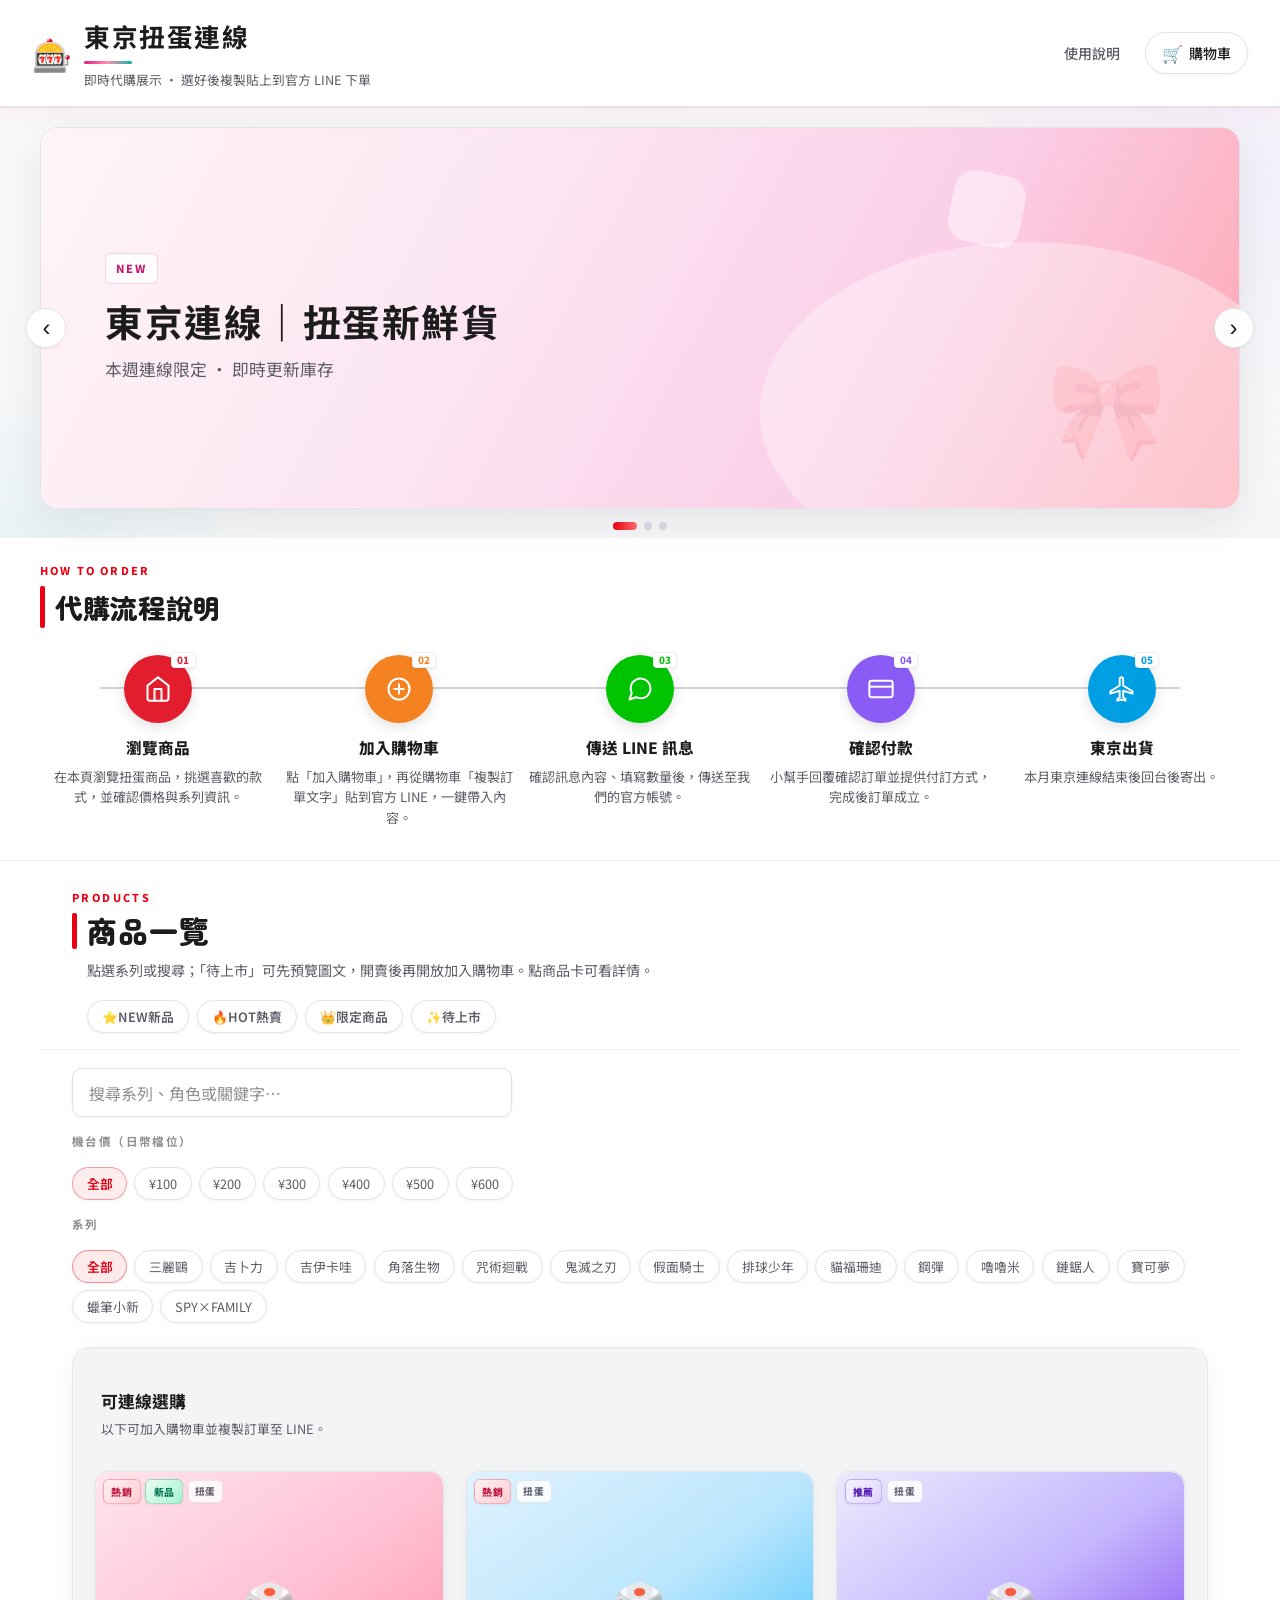
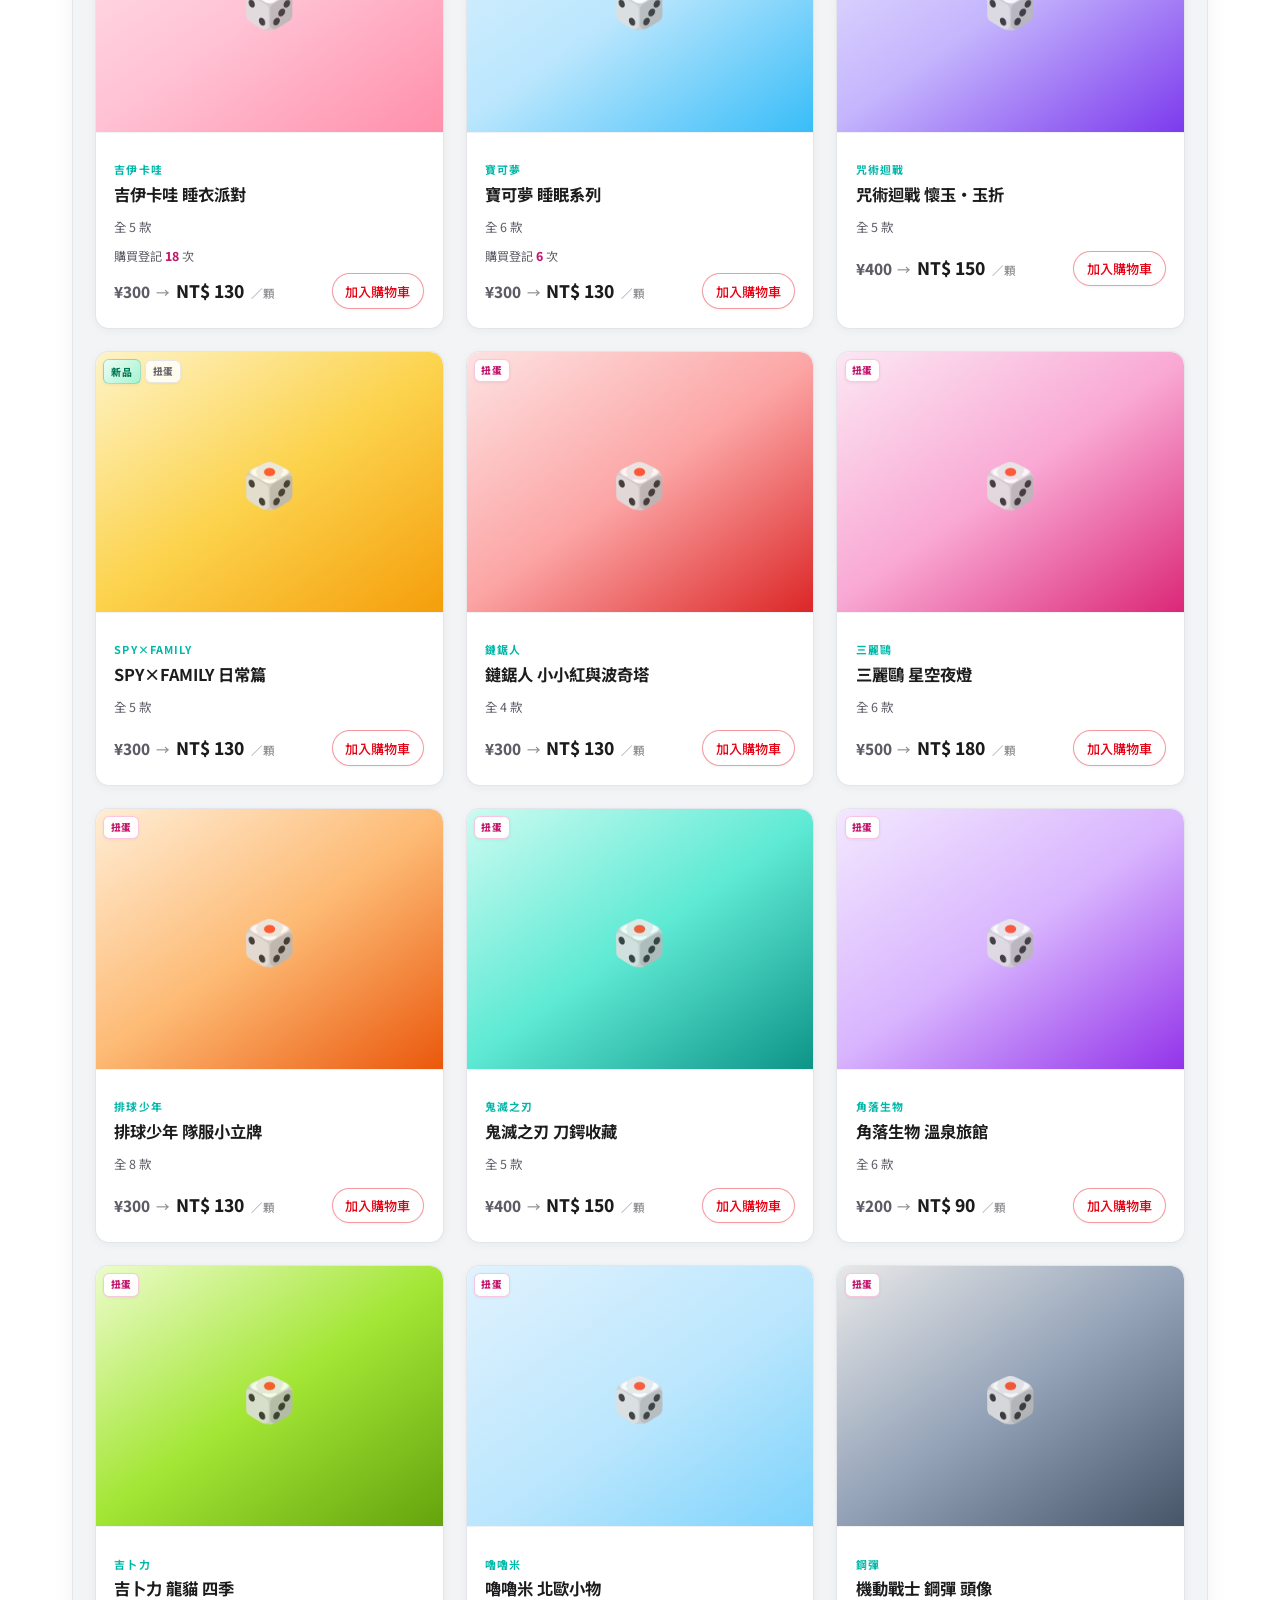
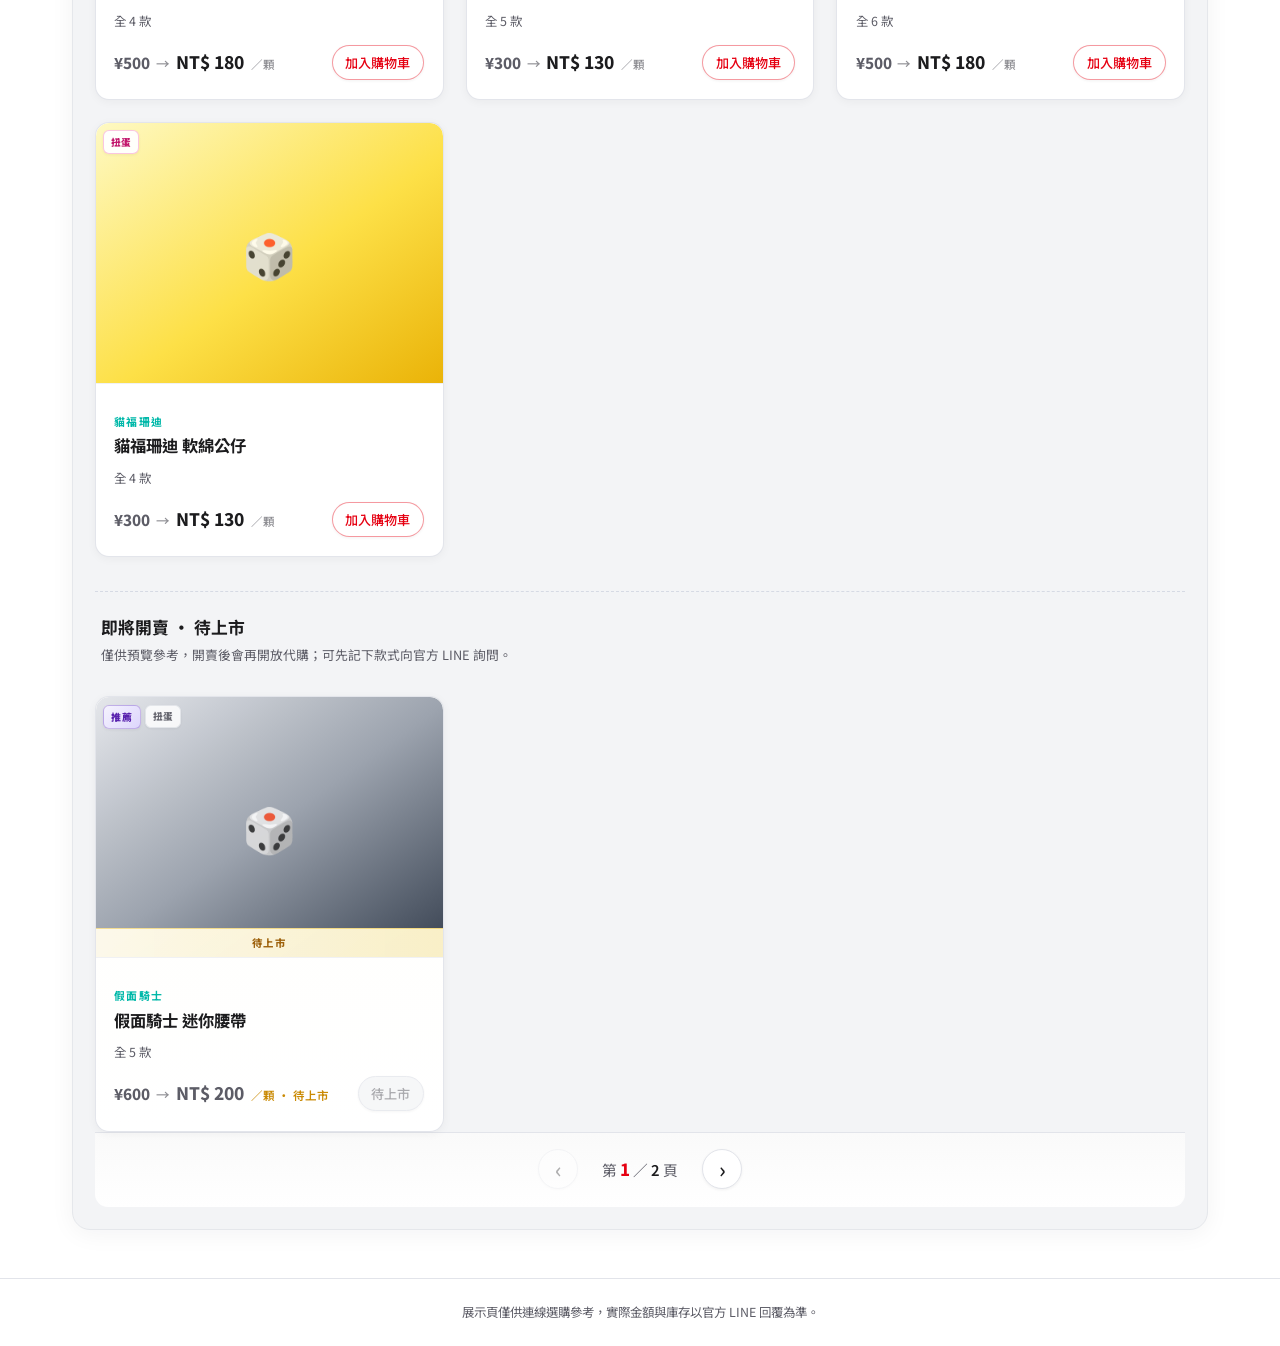
==== commit d2b11624: "Add files via upload" ====
--- a/index.html
+++ b/index.html
@@ -54,11 +54,6 @@
         <p class="howto-callout__text">扭蛋外殼均會保留；外殼若本身稍微受損不屬於瑕疵品。</p>
       </div>
     </div>
-    <p class="howto-seller">
-      <span class="howto-seller__label">店家／管理</span>
-      <a href="admin.html" class="howto-seller__link">開啟後台管理</a>
-      <span class="howto-seller__hint">（亦可在頁尾找到連結）</span>
-    </p>
   </div>
 
   <section class="hero-carousel" aria-roledescription="輪播" aria-label="主打活動">
@@ -253,9 +248,6 @@
 
   <footer class="site-footer">
     <p>展示頁僅供連線選購參考，實際金額與庫存以官方 LINE 回覆為準。</p>
-    <p class="site-footer__meta">
-      <a href="admin.html" class="site-footer__admin">後台管理</a>
-    </p>
   </footer>
 
   <script src="js/data.js"></script>
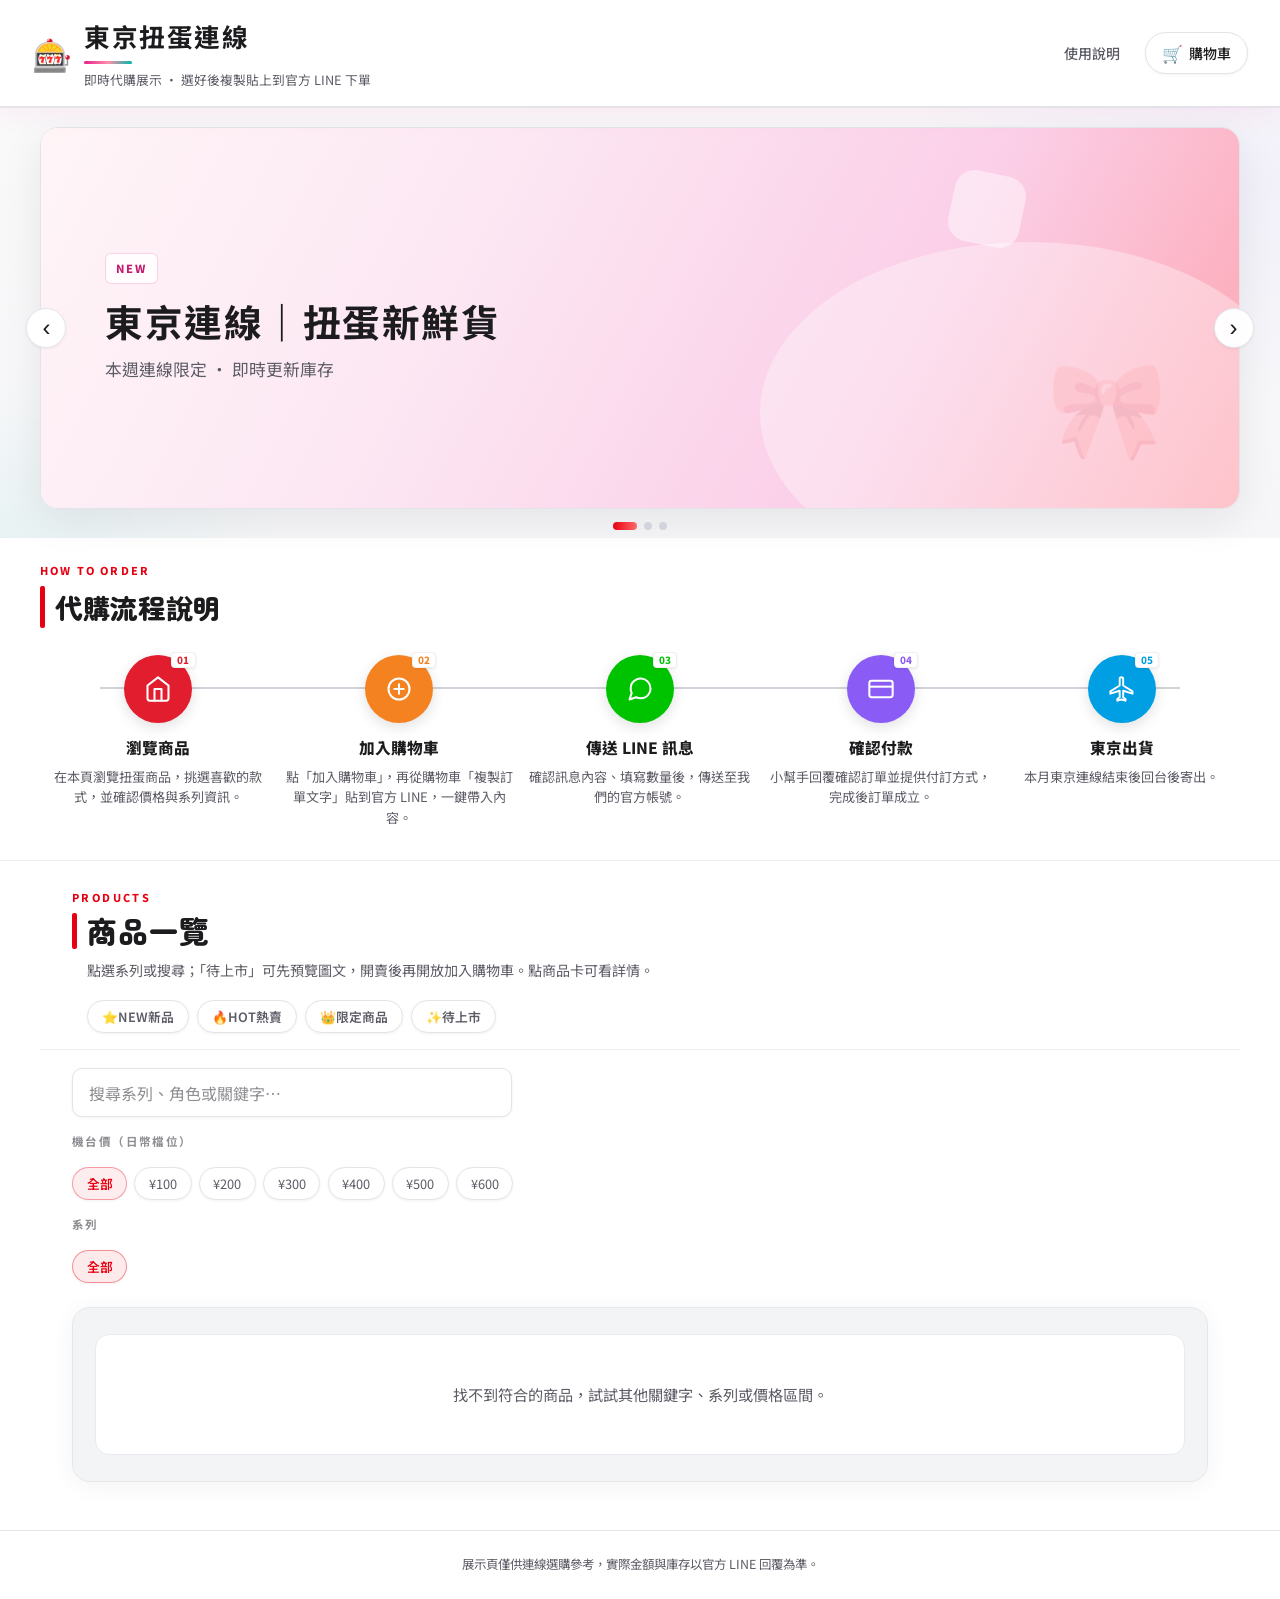
==== commit 7d965dab: "Add files via upload" ====
--- a/index.html
+++ b/index.html
@@ -47,11 +47,11 @@
         </p>
       </div>
     </div>
-    <div class="howto-callout" role="note" aria-label="扭蛋外殼說明">
+    <div class="howto-callout" role="note" aria-label="商品規格與瑕疵說明">
       <span class="howto-callout__icon" aria-hidden="true">🥚</span>
       <div class="howto-callout__body">
-        <strong class="howto-callout__title">扭蛋外殼說明</strong>
-        <p class="howto-callout__text">扭蛋外殼均會保留；外殼若本身稍微受損不屬於瑕疵品。</p>
+        <strong class="howto-callout__title">商品規格與瑕疵說明</strong>
+        <p class="howto-callout__text">內容物尺寸因款式不同略有差異，實際規格以原廠為準；商品可能存在原廠製程之細微瑕疵，恕不列為退換貨標準。</p>
       </div>
     </div>
   </div>
--- a/css/styles.css
+++ b/css/styles.css
@@ -288,39 +288,6 @@
   line-height: 1.55;
 }
 
-.howto-seller {
-  margin: 0.85rem 0 0;
-  padding-top: 0.75rem;
-  border-top: 1px dashed rgba(28, 28, 30, 0.12);
-  font-size: 0.8rem;
-  color: var(--muted);
-  line-height: 1.55;
-}
-
-.howto-seller__label {
-  display: inline-block;
-  margin-right: 0.35rem;
-  font-weight: 600;
-  color: var(--text-secondary);
-}
-
-.howto-seller__link {
-  color: var(--text-secondary);
-  text-decoration: underline;
-  text-underline-offset: 0.15em;
-}
-
-.howto-seller__link:hover {
-  color: var(--accent-red);
-}
-
-.howto-seller__hint {
-  display: inline;
-  margin-left: 0.2rem;
-  font-size: 0.75rem;
-  color: var(--muted);
-}
-
 /* Hero carousel */
 .hero-carousel {
   padding: 1.25rem clamp(1rem, 4vw, 2rem) 0.5rem;
@@ -1832,20 +1799,6 @@
 
 .site-footer p + p {
   margin-top: 0.55rem;
-}
-
-.site-footer__meta {
-  font-size: 0.72rem;
-}
-
-.site-footer__admin {
-  color: var(--muted);
-  text-decoration: underline;
-  text-underline-offset: 0.12em;
-}
-
-.site-footer__admin:hover {
-  color: var(--text-secondary);
 }
 
 /* Reduced motion */
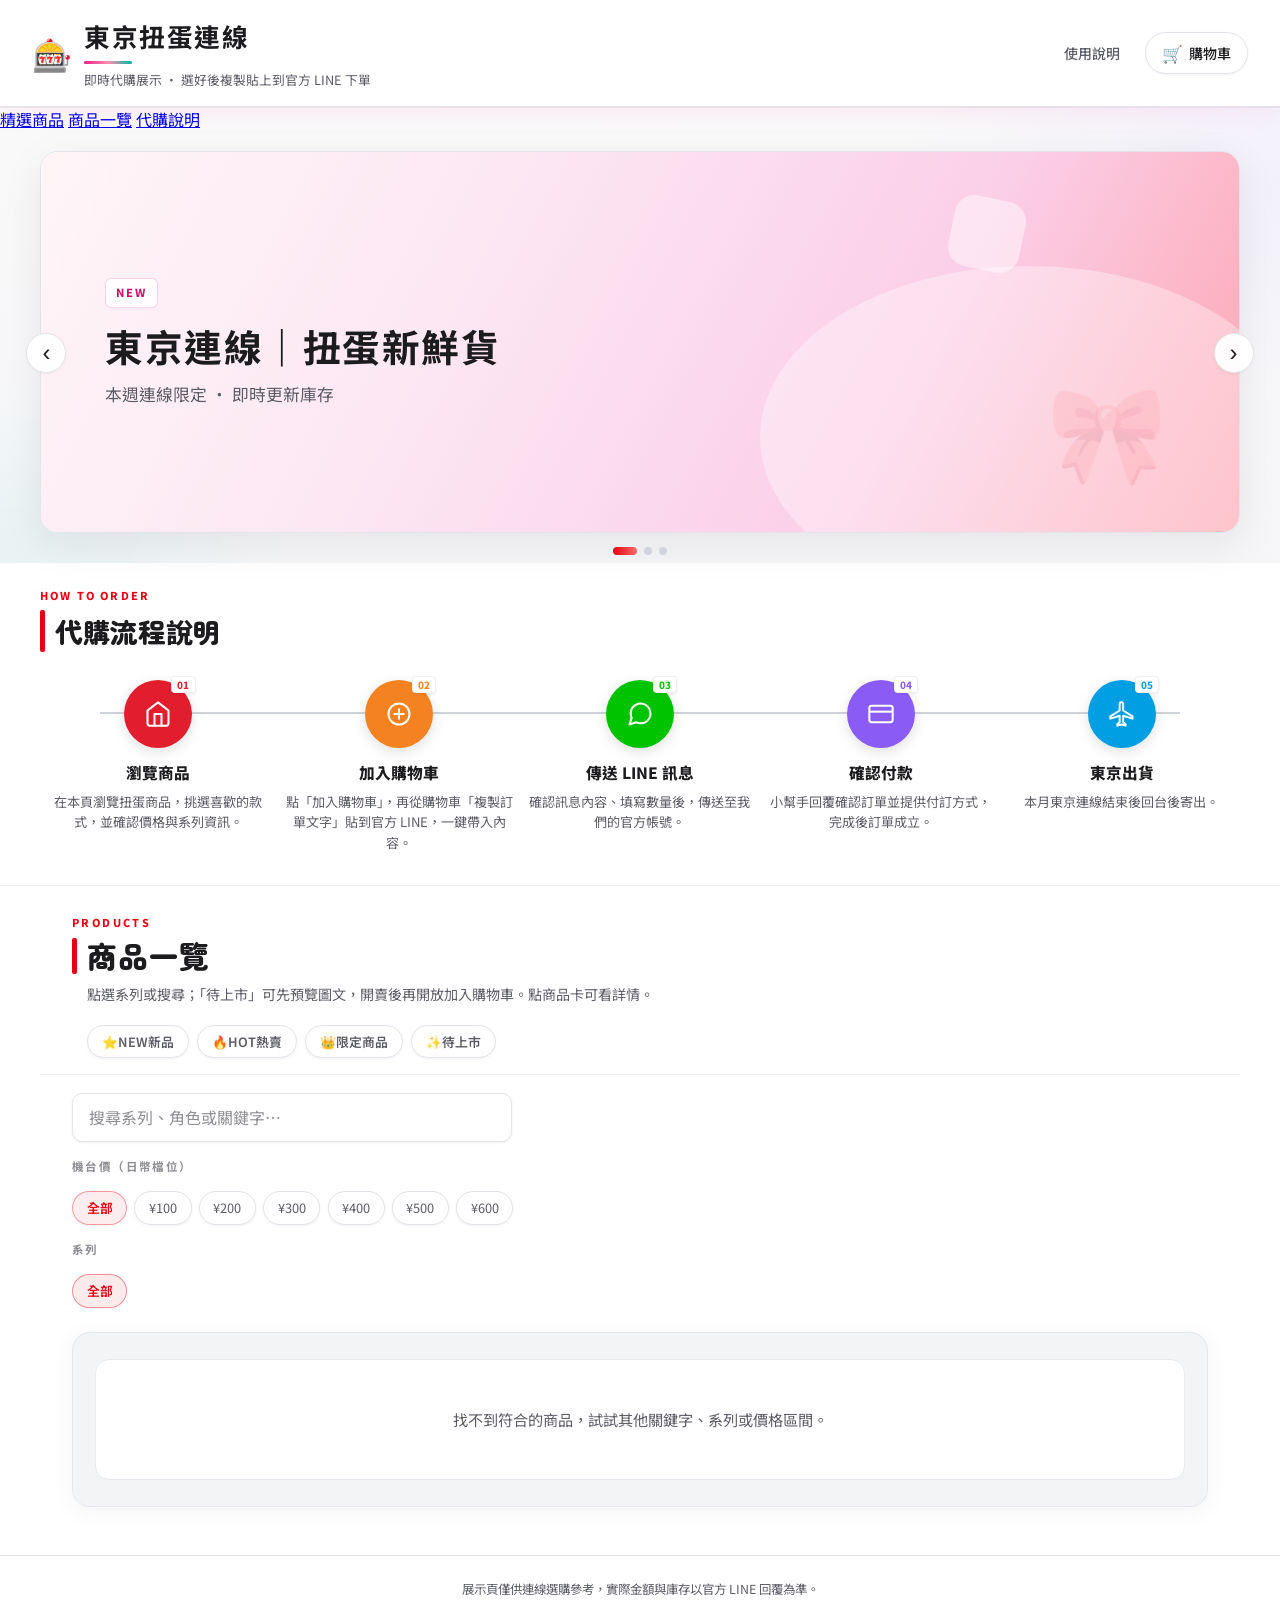
==== commit 9d1c8675: "Add files via upload" ====
--- a/index.html
+++ b/index.html
@@ -32,6 +32,12 @@
     </div>
   </header>
 
+  <nav class="quick-nav" aria-label="頁面導覽">
+    <a href="#featured-products" class="quick-nav__link">精選商品</a>
+    <a href="#product-list" class="quick-nav__link">商品一覽</a>
+    <a href="#purchase-guide" class="quick-nav__link">代購說明</a>
+  </nav>
+
   <div class="howto" id="howto-panel" hidden>
     <ol>
       <li>瀏覽扭蛋卡並點開詳情；「待上市」僅預覽，可連線選購款可點「加入購物車」。</li>
@@ -51,12 +57,12 @@
       <span class="howto-callout__icon" aria-hidden="true">🥚</span>
       <div class="howto-callout__body">
         <strong class="howto-callout__title">商品規格與瑕疵說明</strong>
-        <p class="howto-callout__text">內容物尺寸因款式不同略有差異，實際規格以原廠為準；商品可能存在原廠製程之細微瑕疵，恕不列為退換貨標準。</p>
+        <p class="howto-callout__text">扭蛋商品為隨機出貨，恕無法挑選款式；內容物尺寸因款式不同略有差異，實際規格以原廠為準。商品可能存在原廠製程之細微瑕疵，恕不列為退換貨標準。</p>
       </div>
     </div>
   </div>
 
-  <section class="hero-carousel" aria-roledescription="輪播" aria-label="主打活動">
+  <section class="hero-carousel" id="featured-products" aria-roledescription="輪播" aria-label="主打活動">
     <div class="hero-inner">
       <div class="hero-viewport" id="hero-viewport">
         <div class="hero-track" id="hero-track" role="list"></div>
@@ -71,7 +77,7 @@
     </div>
   </section>
 
-  <section class="order-flow" aria-labelledby="order-flow-title">
+  <section class="order-flow" id="purchase-guide" aria-labelledby="order-flow-title">
     <div class="order-flow__inner">
       <header class="order-flow__head">
         <p class="order-flow__eyebrow">HOW TO ORDER</p>
@@ -149,7 +155,7 @@
   </section>
 
   <main class="catalog-main">
-    <section class="catalog-head">
+    <section class="catalog-head" id="product-list">
       <p class="catalog-head__eyebrow">PRODUCTS</p>
       <div class="catalog-head__title-row">
         <span class="catalog-head__bar" aria-hidden="true"></span>
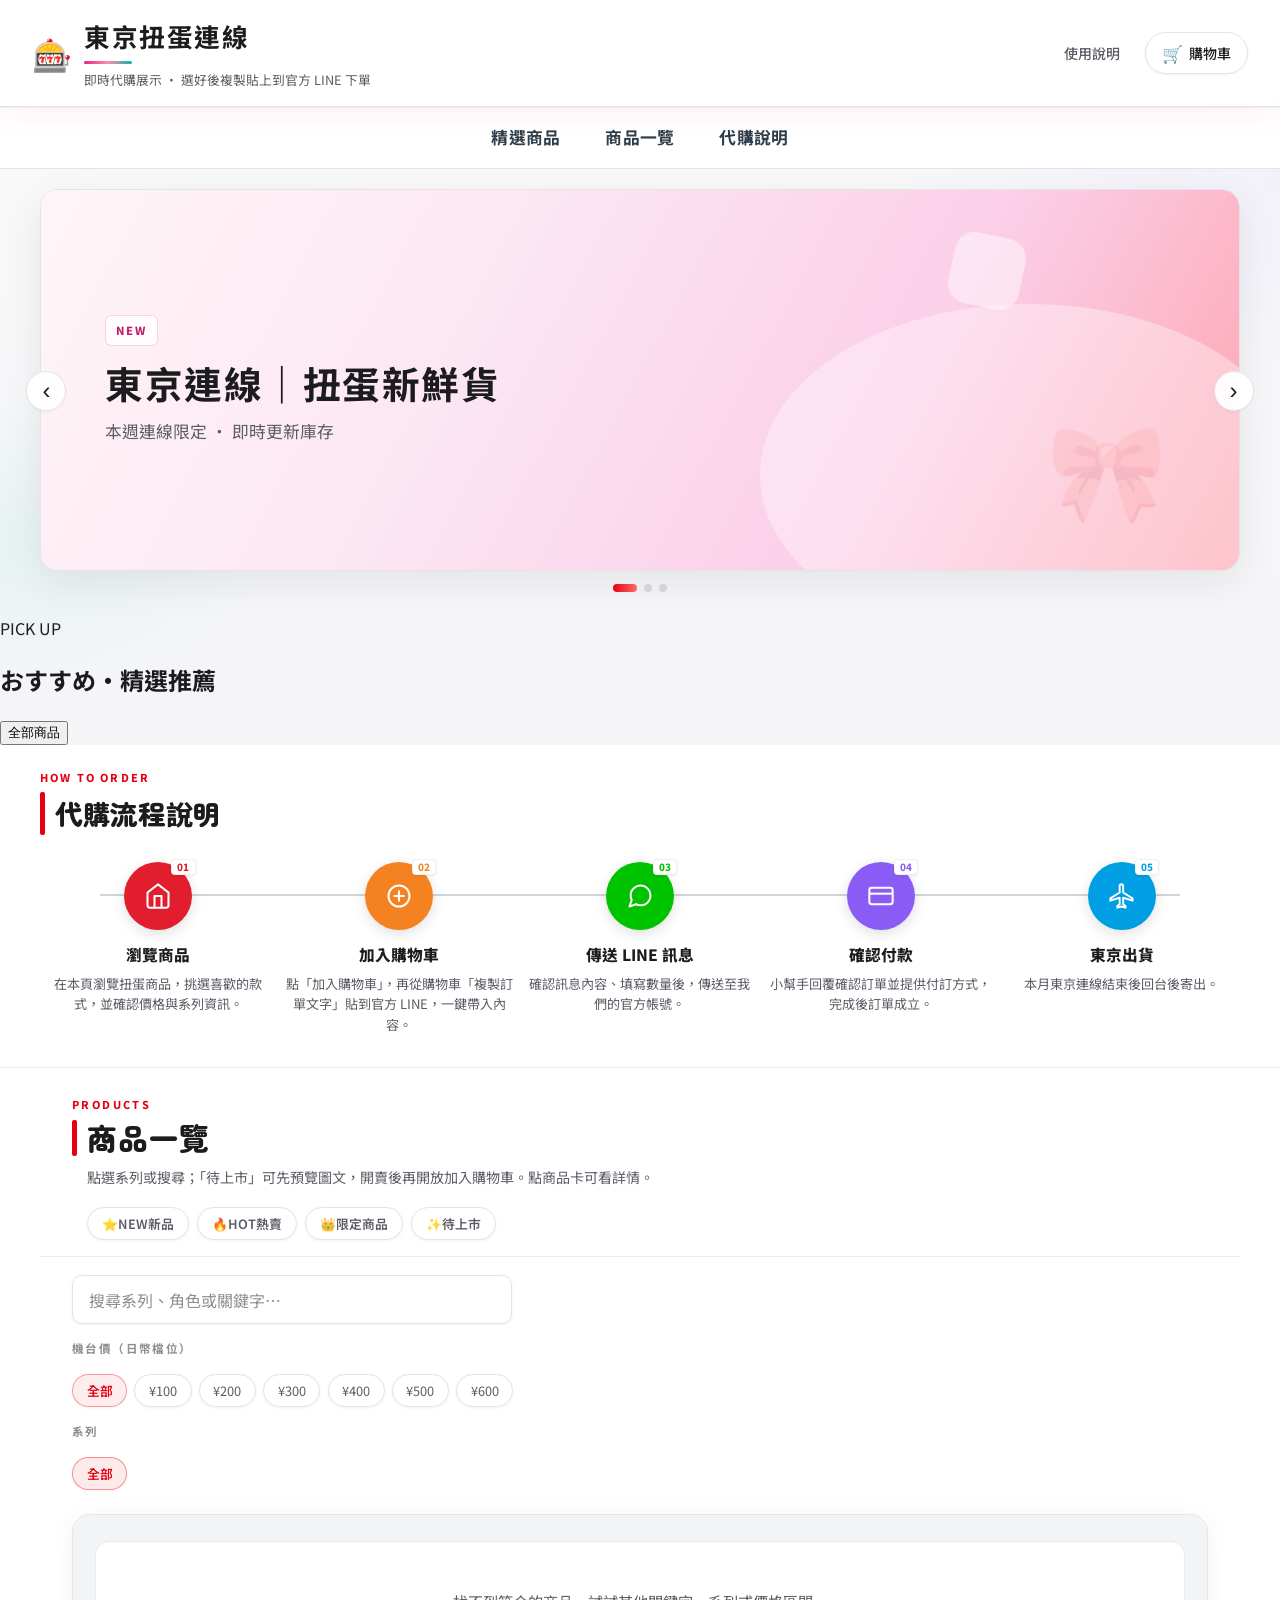
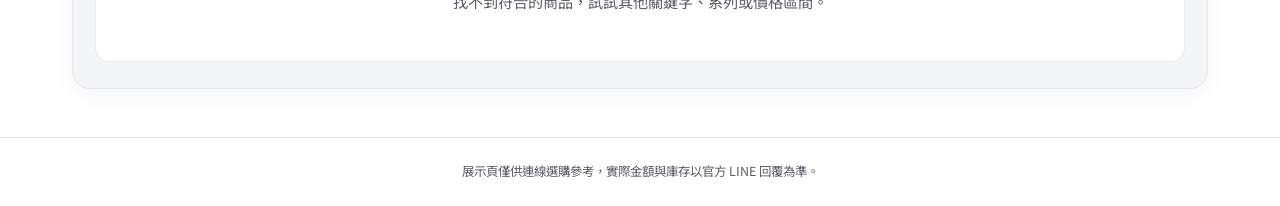
==== commit ac2f305f: "Add files via upload" ====
--- a/index.html
+++ b/index.html
@@ -62,7 +62,7 @@
     </div>
   </div>
 
-  <section class="hero-carousel" id="featured-products" aria-roledescription="輪播" aria-label="主打活動">
+  <section class="hero-carousel" aria-roledescription="輪播" aria-label="主打活動">
     <div class="hero-inner">
       <div class="hero-viewport" id="hero-viewport">
         <div class="hero-track" id="hero-track" role="list"></div>
@@ -75,6 +75,17 @@
       </button>
       <div class="hero-dots" id="hero-dots" role="tablist" aria-label="選擇輪播頁"></div>
     </div>
+  </section>
+
+  <section class="featured-picks" id="featured-products" aria-labelledby="featured-picks-title">
+    <div class="featured-picks__head">
+      <div class="featured-picks__title-wrap">
+        <p class="featured-picks__eyebrow">PICK UP</p>
+        <h2 id="featured-picks-title" class="featured-picks__title">おすすめ・精選推薦</h2>
+      </div>
+      <button type="button" class="featured-picks__all-btn" id="btn-view-all-products">全部商品</button>
+    </div>
+    <div class="featured-picks__grid" id="featured-picks-grid" aria-live="polite"></div>
   </section>
 
   <section class="order-flow" id="purchase-guide" aria-labelledby="order-flow-title">
--- a/css/styles.css
+++ b/css/styles.css
@@ -126,6 +126,60 @@
   gap: 0.5rem;
 }
 
+.quick-nav {
+  display: flex;
+  flex-wrap: wrap;
+  justify-content: center;
+  align-items: center;
+  gap: clamp(0.75rem, 3.5vw, 2.2rem);
+  padding: 0.95rem 1rem;
+  background: #fff;
+  border-bottom: 1px solid var(--grid-line);
+}
+
+.quick-nav__link {
+  position: relative;
+  text-decoration: none;
+  color: #2f3d4a;
+  font-size: clamp(0.95rem, 2vw, 1.05rem);
+  font-weight: 700;
+  letter-spacing: 0.02em;
+  padding: 0.15rem 0.3rem;
+  border-radius: 6px;
+  transition: color 0.2s ease, background 0.2s ease;
+}
+
+.quick-nav__link::after {
+  content: "";
+  position: absolute;
+  left: 0.3rem;
+  right: 0.3rem;
+  bottom: -0.08rem;
+  height: 2px;
+  background: var(--accent-red);
+  transform: scaleX(0);
+  transform-origin: left center;
+  transition: transform 0.24s ease;
+}
+
+.quick-nav__link:hover {
+  color: var(--accent-red);
+}
+
+.quick-nav__link:hover::after {
+  transform: scaleX(1);
+}
+
+.quick-nav__link:focus-visible {
+  outline: none;
+  color: var(--accent-red);
+  box-shadow: 0 0 0 3px rgba(230, 0, 18, 0.16);
+}
+
+.quick-nav__link:focus-visible::after {
+  transform: scaleX(1);
+}
+
 /* Buttons */
 .btn {
   font-family: inherit;
@@ -291,6 +345,12 @@
 /* Hero carousel */
 .hero-carousel {
   padding: 1.25rem clamp(1rem, 4vw, 2rem) 0.5rem;
+}
+
+#featured-products,
+#product-list,
+#purchase-guide {
+  scroll-margin-top: 9.75rem;
 }
 
 .hero-inner {
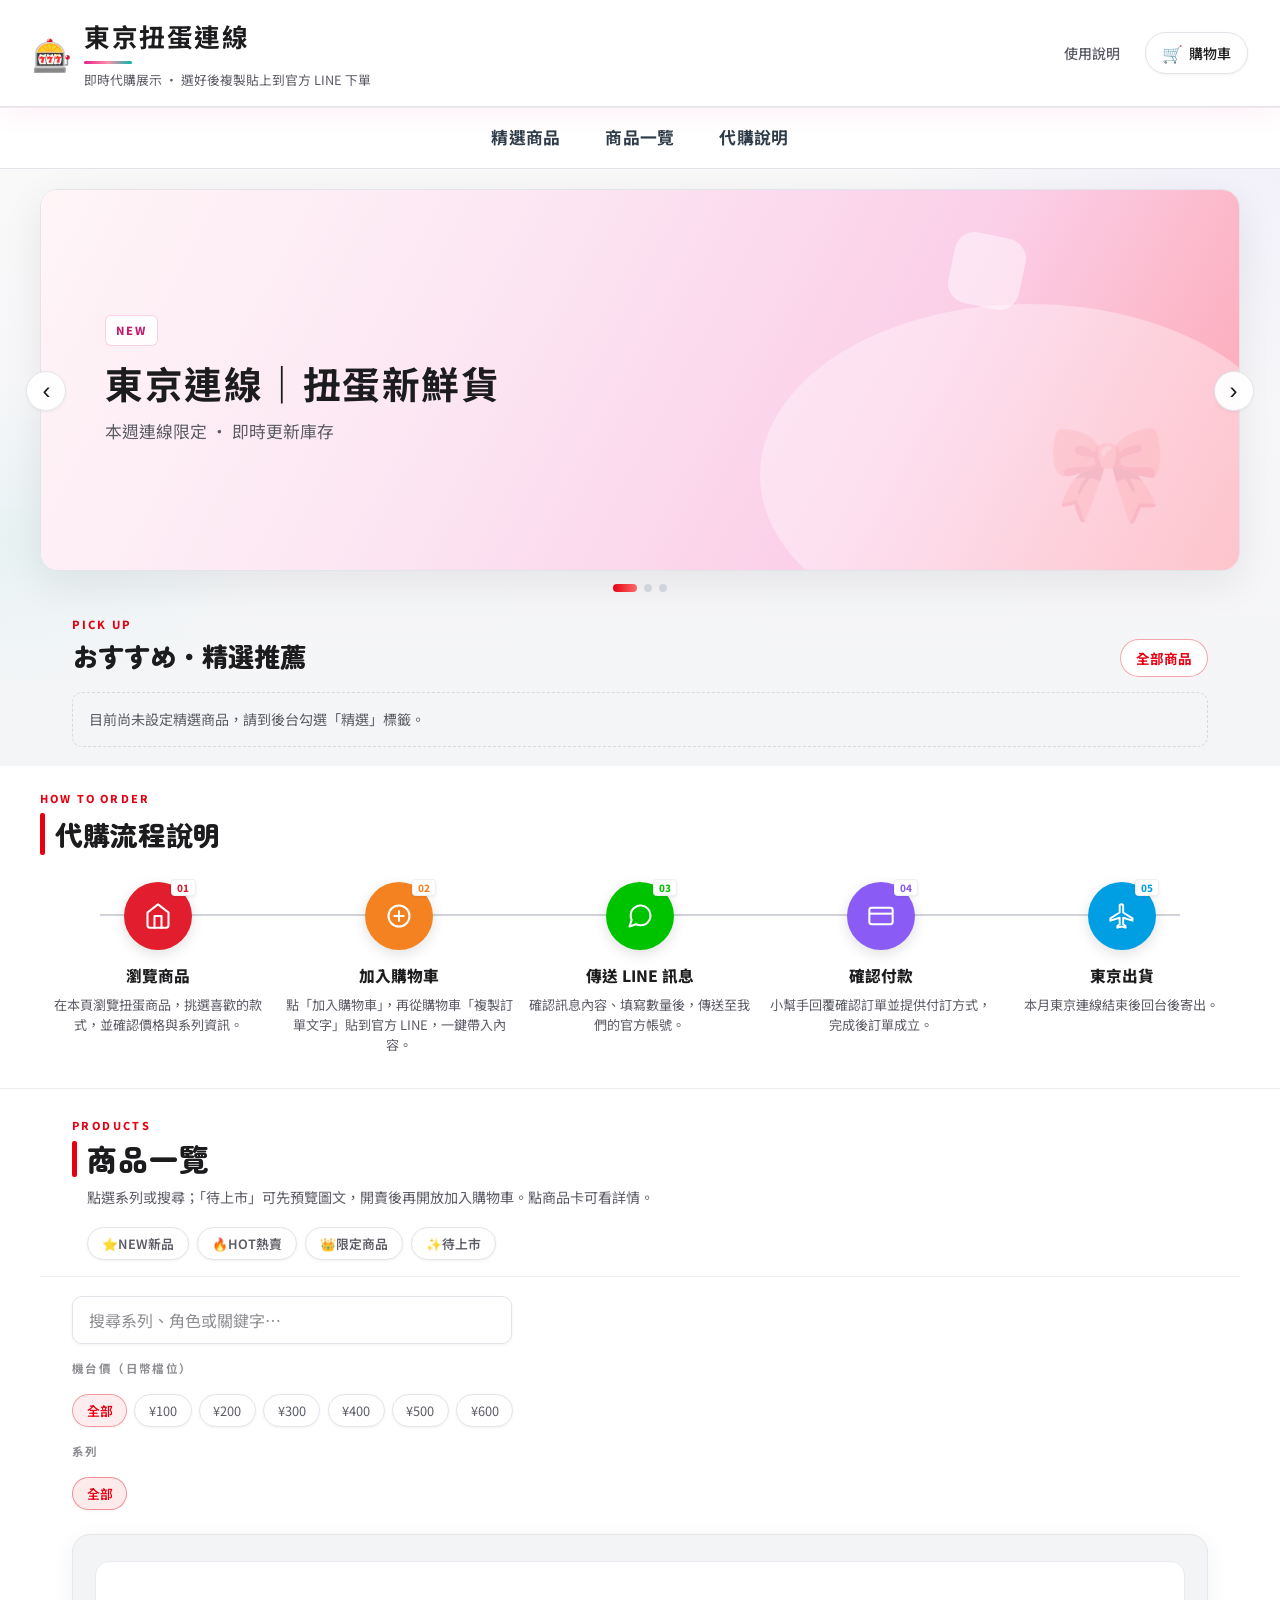
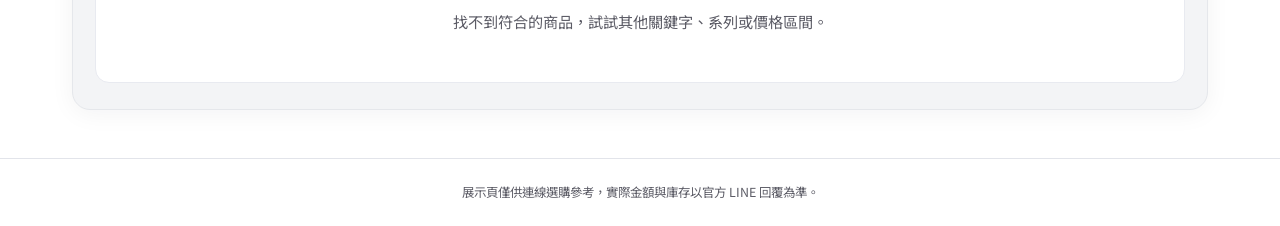
==== commit 475bdf90: "Add files via upload" ====
--- a/index.html
+++ b/index.html
@@ -13,7 +13,7 @@
   <div class="page-bg" aria-hidden="true"></div>
 
   <header class="site-header">
-    <div class="brand">
+    <div class="brand" id="brand-reload" role="button" tabindex="0" aria-label="重新整理頁面">
       <span class="brand-icon" aria-hidden="true">🎰</span>
       <div class="brand-text">
         <h1>東京扭蛋連線</h1>
--- a/css/styles.css
+++ b/css/styles.css
@@ -353,6 +353,153 @@
   scroll-margin-top: 9.75rem;
 }
 
+.featured-picks {
+  max-width: 1200px;
+  margin: 0 auto;
+  padding: 1rem clamp(1rem, 4vw, 2rem) 1.15rem;
+}
+
+.featured-picks__head {
+  display: flex;
+  align-items: flex-end;
+  justify-content: space-between;
+  gap: 1rem;
+  margin-bottom: 0.9rem;
+}
+
+.featured-picks__eyebrow {
+  margin: 0;
+  font-size: 0.7rem;
+  font-weight: 800;
+  letter-spacing: 0.18em;
+  color: var(--accent-red);
+}
+
+.featured-picks__title {
+  margin: 0.15rem 0 0;
+  font-family: var(--font-display);
+  font-size: clamp(1.25rem, 3.3vw, 1.65rem);
+  font-weight: 800;
+  color: var(--text);
+}
+
+.featured-picks__all-btn {
+  flex-shrink: 0;
+  font-family: inherit;
+  font-size: 0.85rem;
+  font-weight: 700;
+  color: var(--accent-red);
+  background: #fff;
+  border: 1px solid rgba(230, 0, 18, 0.35);
+  border-radius: 999px;
+  padding: 0.52rem 0.95rem;
+  cursor: pointer;
+}
+
+.featured-picks__all-btn:hover {
+  background: rgba(230, 0, 18, 0.06);
+}
+
+.featured-picks__grid {
+  display: grid;
+  grid-template-columns: repeat(4, minmax(0, 1fr));
+  gap: 0.7rem;
+}
+
+.featured-pick-card {
+  background: #fff;
+  border: 1px solid #ececf1;
+  border-radius: 12px;
+  overflow: hidden;
+  cursor: pointer;
+  box-shadow: 0 2px 8px rgba(28, 28, 30, 0.05);
+  transition: transform 0.2s ease, box-shadow 0.2s ease, border-color 0.2s ease;
+}
+
+.featured-pick-card:hover {
+  transform: translateY(-2px);
+  border-color: rgba(230, 0, 18, 0.25);
+  box-shadow: 0 10px 24px rgba(28, 28, 30, 0.1);
+}
+
+.featured-pick-card__visual {
+  aspect-ratio: 16 / 10;
+  overflow: hidden;
+  background: #f3f4f6;
+  position: relative;
+}
+
+.featured-pick-card__visual img {
+  width: 100%;
+  height: 100%;
+  object-fit: cover;
+}
+
+.featured-pick-card__tag {
+  position: absolute;
+  top: 0.45rem;
+  left: 0.45rem;
+  font-size: 0.62rem;
+  font-weight: 800;
+  letter-spacing: 0.05em;
+  color: #fff;
+  border-radius: 5px;
+  padding: 0.16rem 0.42rem;
+}
+
+.featured-pick-card__body {
+  padding: 0.65rem 0.75rem 0.8rem;
+}
+
+.featured-pick-card__series {
+  margin: 0;
+  color: var(--muted);
+  font-size: 0.72rem;
+}
+
+.featured-pick-card__name {
+  margin: 0.16rem 0 0.45rem;
+  color: var(--text);
+  font-size: 0.98rem;
+  font-weight: 700;
+  line-height: 1.35;
+}
+
+.featured-pick-card__price {
+  margin: 0;
+  color: var(--accent-red);
+  font-size: 1.05rem;
+  font-weight: 800;
+}
+
+.featured-pick-card__price small {
+  color: var(--muted);
+  font-size: 0.75rem;
+  font-weight: 500;
+}
+
+.featured-picks__empty {
+  grid-column: 1 / -1;
+  margin: 0;
+  padding: 1rem;
+  border: 1px dashed #d8d8df;
+  border-radius: 10px;
+  color: var(--text-secondary);
+  font-size: 0.88rem;
+}
+
+.product-label--featured {
+  background: linear-gradient(135deg, #fee2e2 0%, #fecaca 100%);
+  color: #b91c1c;
+  border-color: rgba(185, 28, 28, 0.25);
+}
+
+@media (max-width: 980px) {
+  .featured-picks__grid {
+    grid-template-columns: repeat(2, minmax(0, 1fr));
+  }
+}
+
 .hero-inner {
   position: relative;
   max-width: 1200px;
